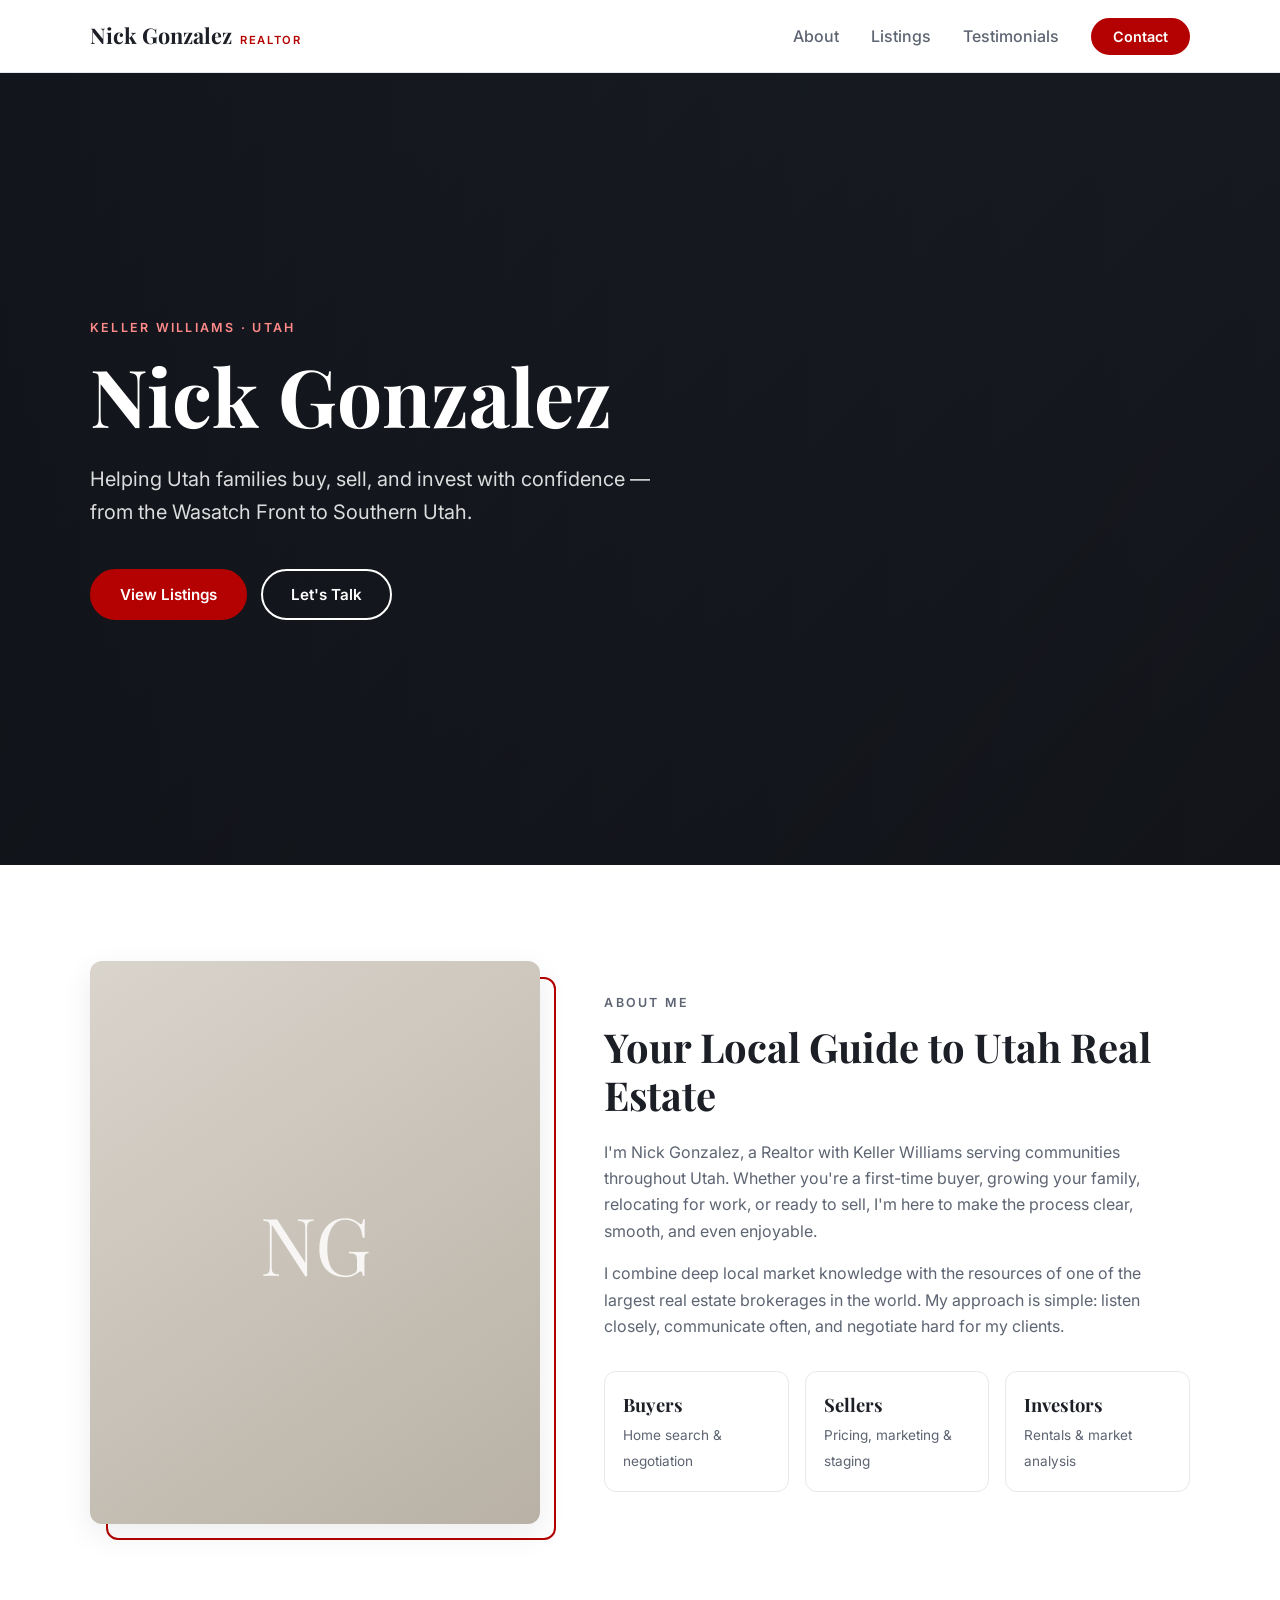
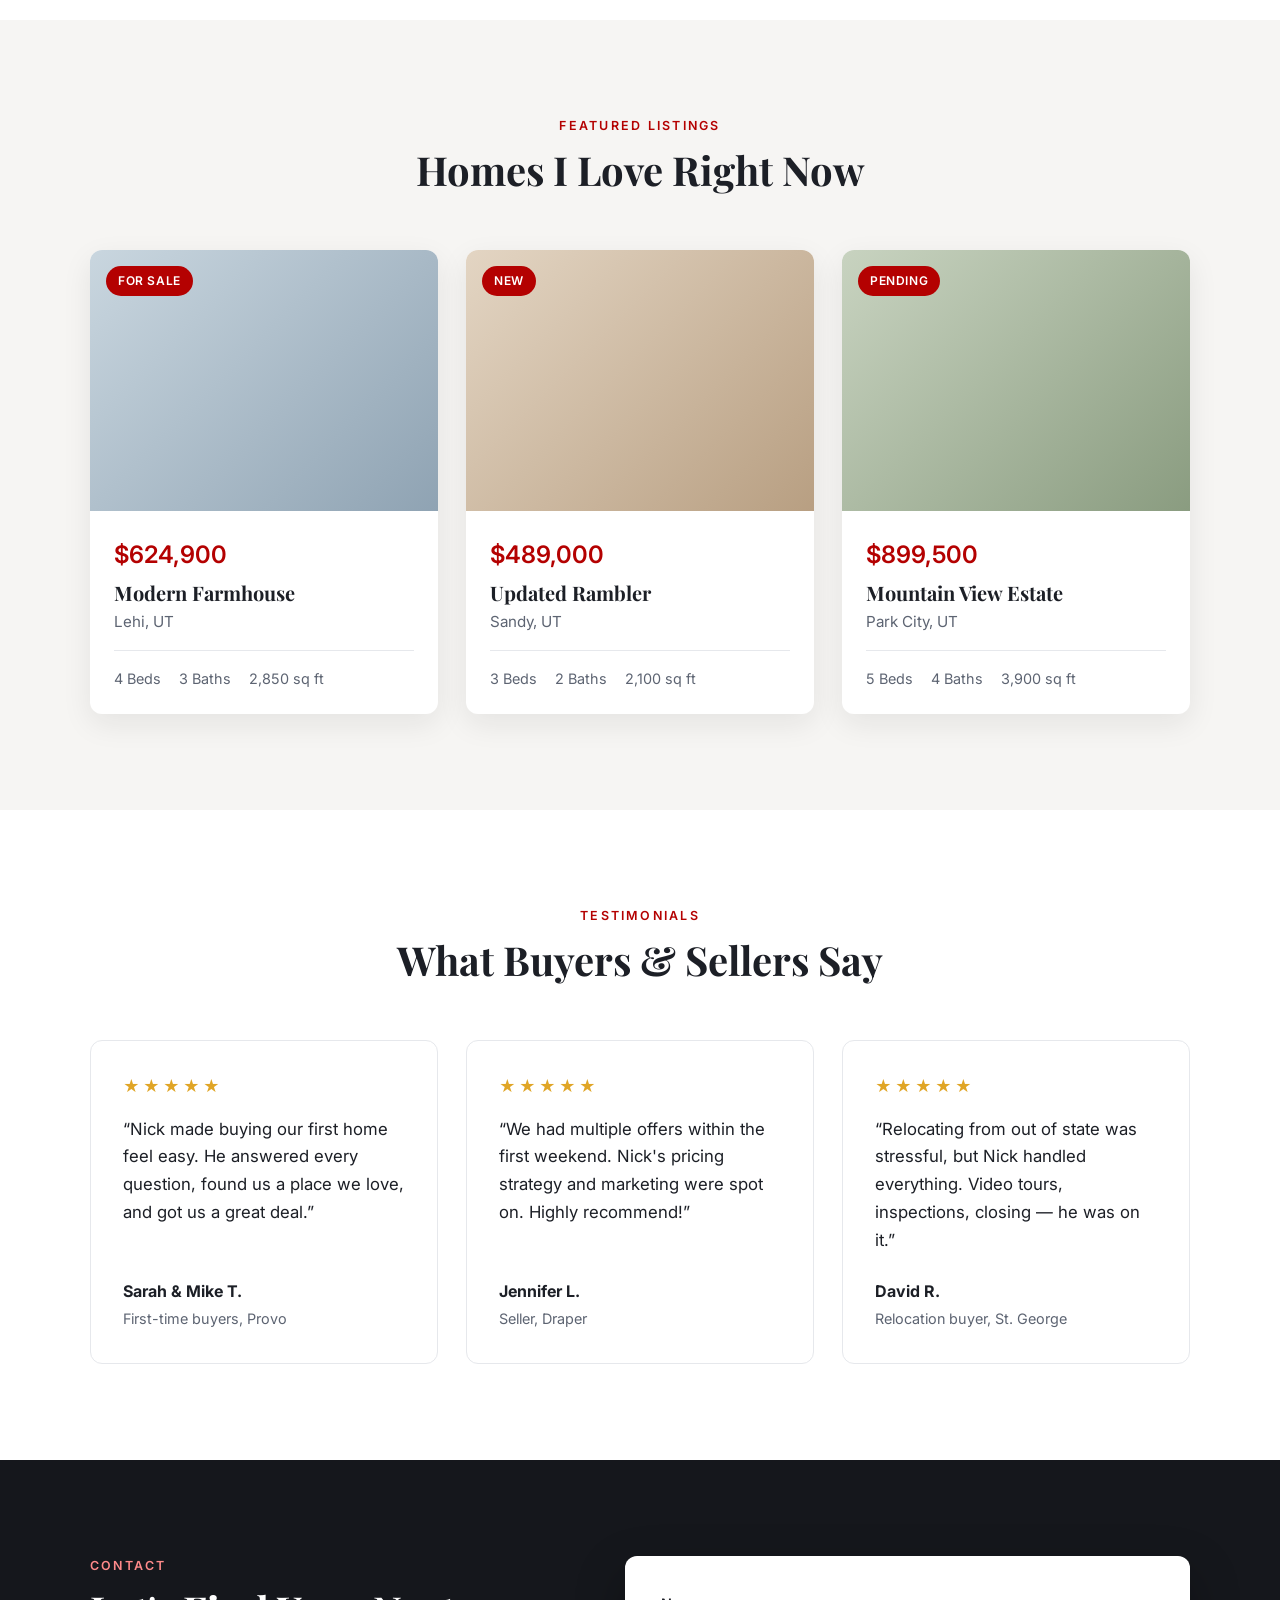
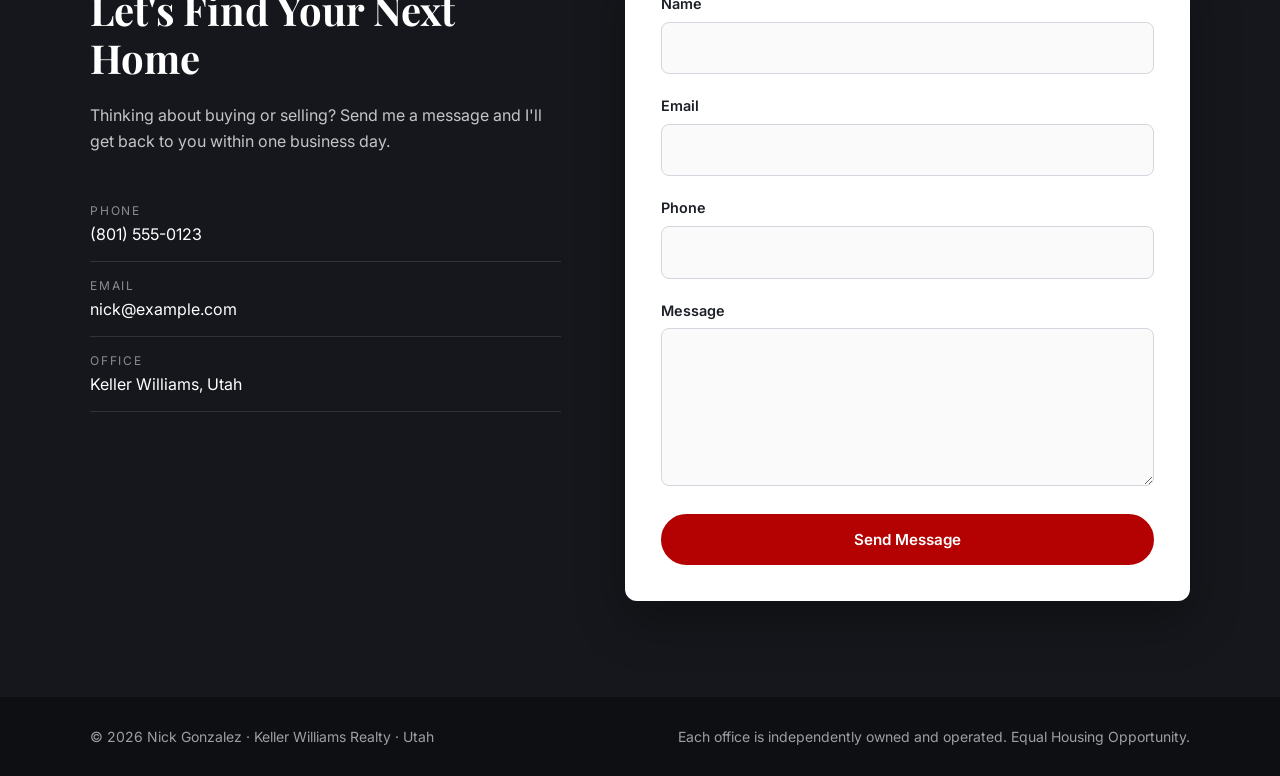
==== index.html @ a7f9c999 "Add one-page real estate agent website Hero, About, Featured Listings, Testimonials, and Contact for" ====
<!DOCTYPE html>
<html lang="en">
<head>
  <meta charset="UTF-8">
  <meta name="viewport" content="width=device-width, initial-scale=1.0">
  <title>Nick Gonzalez | Keller Williams Realtor in Utah</title>
  <meta name="description" content="Nick Gonzalez, Realtor with Keller Williams, helping buyers and sellers across Utah find their next home.">
  <link rel="preconnect" href="https://fonts.googleapis.com">
  <link rel="preconnect" href="https://fonts.gstatic.com" crossorigin>
  <link href="https://fonts.googleapis.com/css2?family=Playfair+Display:wght@600;700&family=Inter:wght@400;500;600&display=swap" rel="stylesheet">
  <link rel="stylesheet" href="styles.css">
</head>
<body>

  <!-- Navigation -->
  <header class="site-header">
    <nav class="nav container">
      <a href="#home" class="logo">Nick Gonzalez<span>Realtor</span></a>
      <input type="checkbox" id="nav-toggle" class="nav-toggle" aria-label="Toggle menu">
      <label for="nav-toggle" class="nav-toggle-label" aria-hidden="true"><span></span></label>
      <ul class="nav-links">
        <li><a href="#about">About</a></li>
        <li><a href="#listings">Listings</a></li>
        <li><a href="#testimonials">Testimonials</a></li>
        <li><a href="#contact" class="btn btn-small">Contact</a></li>
      </ul>
    </nav>
  </header>

  <main>
    <!-- Hero -->
    <section id="home" class="hero">
      <div class="hero-overlay"></div>
      <div class="container hero-content">
        <p class="eyebrow">Keller Williams &middot; Utah</p>
        <h1>Nick Gonzalez</h1>
        <p class="hero-tagline">Helping Utah families buy, sell, and invest with confidence &mdash; from the Wasatch Front to Southern Utah.</p>
        <div class="hero-actions">
          <a href="#listings" class="btn">View Listings</a>
          <a href="#contact" class="btn btn-outline">Let's Talk</a>
        </div>
      </div>
    </section>

    <!-- About -->
    <section id="about" class="section">
      <div class="container about">
        <div class="about-photo" role="img" aria-label="Photo of Nick Gonzalez">
          <span>NG</span>
        </div>
        <div class="about-text">
          <p class="eyebrow">About Me</p>
          <h2>Your Local Guide to Utah Real Estate</h2>
          <p>
            I'm Nick Gonzalez, a Realtor with Keller Williams serving communities throughout Utah.
            Whether you're a first-time buyer, growing your family, relocating for work, or ready
            to sell, I'm here to make the process clear, smooth, and even enjoyable.
          </p>
          <p>
            I combine deep local market knowledge with the resources of one of the largest real
            estate brokerages in the world. My approach is simple: listen closely, communicate
            often, and negotiate hard for my clients.
          </p>
          <ul class="about-stats">
            <li><strong>Buyers</strong><span>Home search &amp; negotiation</span></li>
            <li><strong>Sellers</strong><span>Pricing, marketing &amp; staging</span></li>
            <li><strong>Investors</strong><span>Rentals &amp; market analysis</span></li>
          </ul>
        </div>
      </div>
    </section>

    <!-- Featured Listings -->
    <section id="listings" class="section section-alt">
      <div class="container">
        <div class="section-heading">
          <p class="eyebrow">Featured Listings</p>
          <h2>Homes I Love Right Now</h2>
        </div>
        <div class="listings-grid">
          <article class="listing-card">
            <div class="listing-image img-1">
              <span class="badge">For Sale</span>
            </div>
            <div class="listing-body">
              <p class="listing-price">$624,900</p>
              <h3>Modern Farmhouse</h3>
              <p class="listing-location">Lehi, UT</p>
              <ul class="listing-meta">
                <li>4 Beds</li>
                <li>3 Baths</li>
                <li>2,850 sq ft</li>
              </ul>
            </div>
          </article>

          <article class="listing-card">
            <div class="listing-image img-2">
              <span class="badge">New</span>
            </div>
            <div class="listing-body">
              <p class="listing-price">$489,000</p>
              <h3>Updated Rambler</h3>
              <p class="listing-location">Sandy, UT</p>
              <ul class="listing-meta">
                <li>3 Beds</li>
                <li>2 Baths</li>
                <li>2,100 sq ft</li>
              </ul>
            </div>
          </article>

          <article class="listing-card">
            <div class="listing-image img-3">
              <span class="badge">Pending</span>
            </div>
            <div class="listing-body">
              <p class="listing-price">$899,500</p>
              <h3>Mountain View Estate</h3>
              <p class="listing-location">Park City, UT</p>
              <ul class="listing-meta">
                <li>5 Beds</li>
                <li>4 Baths</li>
                <li>3,900 sq ft</li>
              </ul>
            </div>
          </article>
        </div>
      </div>
    </section>

    <!-- Testimonials -->
    <section id="testimonials" class="section">
      <div class="container">
        <div class="section-heading">
          <p class="eyebrow">Testimonials</p>
          <h2>What Buyers &amp; Sellers Say</h2>
        </div>
        <div class="testimonials-grid">
          <figure class="testimonial">
            <div class="stars" aria-label="5 out of 5 stars">&#9733;&#9733;&#9733;&#9733;&#9733;</div>
            <blockquote>
              &ldquo;Nick made buying our first home feel easy. He answered every question, found us
              a place we love, and got us a great deal.&rdquo;
            </blockquote>
            <figcaption><strong>Sarah &amp; Mike T.</strong><span>First-time buyers, Provo</span></figcaption>
          </figure>

          <figure class="testimonial">
            <div class="stars" aria-label="5 out of 5 stars">&#9733;&#9733;&#9733;&#9733;&#9733;</div>
            <blockquote>
              &ldquo;We had multiple offers within the first weekend. Nick's pricing strategy and
              marketing were spot on. Highly recommend!&rdquo;
            </blockquote>
            <figcaption><strong>Jennifer L.</strong><span>Seller, Draper</span></figcaption>
          </figure>

          <figure class="testimonial">
            <div class="stars" aria-label="5 out of 5 stars">&#9733;&#9733;&#9733;&#9733;&#9733;</div>
            <blockquote>
              &ldquo;Relocating from out of state was stressful, but Nick handled everything. Video
              tours, inspections, closing &mdash; he was on it.&rdquo;
            </blockquote>
            <figcaption><strong>David R.</strong><span>Relocation buyer, St. George</span></figcaption>
          </figure>
        </div>
      </div>
    </section>

    <!-- Contact -->
    <section id="contact" class="section section-dark">
      <div class="container contact">
        <div class="contact-info">
          <p class="eyebrow">Contact</p>
          <h2>Let's Find Your Next Home</h2>
          <p>Thinking about buying or selling? Send me a message and I'll get back to you within one business day.</p>
          <ul class="contact-details">
            <li><span>Phone</span><a href="tel:+18015550123">(801) 555-0123</a></li>
            <li><span>Email</span><a href="mailto:nick@example.com">nick@example.com</a></li>
            <li><span>Office</span>Keller Williams, Utah</li>
          </ul>
        </div>

        <!-- Replace the action URL with your form service endpoint (e.g. Formspree) to receive submissions. -->
        <form class="contact-form" action="#" method="POST">
          <div class="form-row">
            <label for="name">Name</label>
            <input type="text" id="name" name="name" autocomplete="name" required>
          </div>
          <div class="form-row">
            <label for="email">Email</label>
            <input type="email" id="email" name="email" autocomplete="email" required>
          </div>
          <div class="form-row">
            <label for="phone">Phone</label>
            <input type="tel" id="phone" name="phone" autocomplete="tel">
          </div>
          <div class="form-row">
            <label for="message">Message</label>
            <textarea id="message" name="message" rows="5" required></textarea>
          </div>
          <button type="submit" class="btn btn-full">Send Message</button>
        </form>
      </div>
    </section>
  </main>

  <footer class="site-footer">
    <div class="container footer-inner">
      <p>&copy; 2026 Nick Gonzalez &middot; Keller Williams Realty &middot; Utah</p>
      <p class="footer-note">Each office is independently owned and operated. Equal Housing Opportunity.</p>
    </div>
  </footer>

</body>
</html>
---- styles.css ----
/* ========== Base ========== */
:root {
  --red: #b40101;
  --red-dark: #8c0000;
  --ink: #1c1f26;
  --muted: #5d6472;
  --line: #e6e8ec;
  --bg: #ffffff;
  --bg-alt: #f6f5f3;
  --dark: #15171c;
  --radius: 12px;
  --shadow: 0 10px 30px rgba(20, 23, 30, 0.08);
  --font-sans: "Inter", system-ui, -apple-system, "Segoe UI", Roboto, sans-serif;
  --font-serif: "Playfair Display", Georgia, serif;
}

*,
*::before,
*::after {
  box-sizing: border-box;
}

html {
  scroll-behavior: smooth;
  scroll-padding-top: 72px;
}

body {
  margin: 0;
  font-family: var(--font-sans);
  font-size: 1rem;
  line-height: 1.65;
  color: var(--ink);
  background: var(--bg);
  -webkit-font-smoothing: antialiased;
}

h1, h2, h3 {
  font-family: var(--font-serif);
  line-height: 1.2;
  margin: 0 0 0.5em;
}

h2 {
  font-size: clamp(1.8rem, 4vw, 2.5rem);
}

p {
  margin: 0 0 1em;
}

a {
  color: inherit;
}

.container {
  width: 100%;
  max-width: 1140px;
  margin: 0 auto;
  padding: 0 20px;
}

.eyebrow {
  text-transform: uppercase;
  letter-spacing: 0.18em;
  font-size: 0.78rem;
  font-weight: 600;
  color: var(--red);
  margin-bottom: 0.75em;
}

/* ========== Buttons ========== */
.btn {
  display: inline-block;
  padding: 14px 28px;
  border: 2px solid var(--red);
  border-radius: 999px;
  background: var(--red);
  color: #fff;
  font: 600 0.95rem var(--font-sans);
  text-decoration: none;
  cursor: pointer;
  transition: background 0.2s, border-color 0.2s, transform 0.2s;
}

.btn:hover {
  background: var(--red-dark);
  border-color: var(--red-dark);
  transform: translateY(-2px);
}

.btn-outline {
  background: transparent;
  border-color: #fff;
}

.btn-outline:hover {
  background: #fff;
  border-color: #fff;
  color: var(--ink);
}

.btn-small {
  padding: 8px 20px;
  font-size: 0.9rem;
}

.btn-full {
  width: 100%;
}

/* ========== Header / Nav ========== */
.site-header {
  position: sticky;
  top: 0;
  z-index: 100;
  background: rgba(255, 255, 255, 0.95);
  backdrop-filter: blur(8px);
  border-bottom: 1px solid var(--line);
}

.nav {
  display: flex;
  align-items: center;
  justify-content: space-between;
  height: 72px;
}

.logo {
  font-family: var(--font-serif);
  font-size: 1.35rem;
  font-weight: 700;
  text-decoration: none;
}

.logo span {
  margin-left: 8px;
  font: 600 0.7rem var(--font-sans);
  letter-spacing: 0.15em;
  text-transform: uppercase;
  color: var(--red);
}

.nav-links {
  display: flex;
  align-items: center;
  gap: 32px;
  margin: 0;
  padding: 0;
  list-style: none;
}

.nav-links a:not(.btn) {
  font-weight: 500;
  text-decoration: none;
  color: var(--muted);
  transition: color 0.2s;
}

.nav-links a:not(.btn):hover {
  color: var(--ink);
}

.nav-toggle,
.nav-toggle-label {
  display: none;
}

/* ========== Hero ========== */
.hero {
  position: relative;
  display: flex;
  align-items: center;
  min-height: 88vh;
  color: #fff;
  background:
    linear-gradient(160deg, rgba(21, 23, 28, 0.2), rgba(21, 23, 28, 0.2)),
    url("https://images.unsplash.com/photo-1600596542815-ffad4c1539a9?auto=format&fit=crop&w=1920&q=80") center / cover no-repeat,
    linear-gradient(135deg, #2b3340 0%, #15171c 100%);
}

.hero-overlay {
  position: absolute;
  inset: 0;
  background: linear-gradient(90deg, rgba(15, 17, 22, 0.85) 0%, rgba(15, 17, 22, 0.45) 100%);
}

.hero-content {
  position: relative;
  padding-top: 60px;
  padding-bottom: 60px;
}

.hero .eyebrow {
  color: #ff8a8a;
}

.hero h1 {
  font-size: clamp(2.8rem, 8vw, 5rem);
  margin-bottom: 0.25em;
}

.hero-tagline {
  max-width: 560px;
  font-size: clamp(1.05rem, 2.2vw, 1.25rem);
  color: rgba(255, 255, 255, 0.85);
  margin-bottom: 2em;
}

.hero-actions {
  display: flex;
  flex-wrap: wrap;
  gap: 14px;
}

/* ========== Sections ========== */
.section {
  padding: 96px 0;
}

.section-alt {
  background: var(--bg-alt);
}

.section-dark {
  background: var(--dark);
  color: #fff;
}

.section-heading {
  text-align: center;
  max-width: 640px;
  margin: 0 auto 56px;
}

/* ========== About ========== */
.about {
  display: grid;
  grid-template-columns: 1fr 1.3fr;
  gap: 64px;
  align-items: center;
}

.about-photo {
  aspect-ratio: 4 / 5;
  border-radius: var(--radius);
  background: linear-gradient(145deg, #d9d4cc 0%, #b9b1a5 100%);
  display: flex;
  align-items: center;
  justify-content: center;
  box-shadow: var(--shadow);
  position: relative;
}

.about-photo::after {
  content: "";
  position: absolute;
  inset: 16px -16px -16px 16px;
  border: 2px solid var(--red);
  border-radius: var(--radius);
  z-index: -1;
}

.about-photo span {
  font-family: var(--font-serif);
  font-size: 5rem;
  color: rgba(255, 255, 255, 0.85);
}

.about-text p {
  color: var(--muted);
}

.about-stats {
  display: grid;
  grid-template-columns: repeat(3, 1fr);
  gap: 16px;
  margin: 32px 0 0;
  padding: 0;
  list-style: none;
}

.about-stats li {
  padding: 18px;
  border: 1px solid var(--line);
  border-radius: var(--radius);
}

.about-stats strong {
  display: block;
  font-family: var(--font-serif);
  font-size: 1.15rem;
}

.about-stats span {
  font-size: 0.85rem;
  color: var(--muted);
}

/* ========== Listings ========== */
.listings-grid {
  display: grid;
  grid-template-columns: repeat(3, 1fr);
  gap: 28px;
}

.listing-card {
  background: #fff;
  border-radius: var(--radius);
  overflow: hidden;
  box-shadow: var(--shadow);
  transition: transform 0.25s, box-shadow 0.25s;
}

.listing-card:hover {
  transform: translateY(-6px);
  box-shadow: 0 18px 40px rgba(20, 23, 30, 0.14);
}

.listing-image {
  position: relative;
  aspect-ratio: 4 / 3;
  background-size: cover;
  background-position: center;
}

/* Placeholder photos — swap these URLs for your own listing photos. */
.img-1 {
  background-image:
    url("https://images.unsplash.com/photo-1568605114967-8130f3a36994?auto=format&fit=crop&w=800&q=80"),
    linear-gradient(135deg, #c9d6df, #8fa3b3);
}

.img-2 {
  background-image:
    url("https://images.unsplash.com/photo-1570129477492-45c003edd2be?auto=format&fit=crop&w=800&q=80"),
    linear-gradient(135deg, #e3d5c3, #b89f82);
}

.img-3 {
  background-image:
    url("https://images.unsplash.com/photo-1512917774080-9991f1c4c750?auto=format&fit=crop&w=800&q=80"),
    linear-gradient(135deg, #c8d3c0, #8a9c80);
}

.badge {
  position: absolute;
  top: 16px;
  left: 16px;
  padding: 5px 12px;
  border-radius: 999px;
  background: var(--red);
  color: #fff;
  font-size: 0.75rem;
  font-weight: 600;
  letter-spacing: 0.05em;
  text-transform: uppercase;
}

.listing-body {
  padding: 24px;
}

.listing-price {
  font-size: 1.5rem;
  font-weight: 600;
  color: var(--red);
  margin-bottom: 0.25em;
}

.listing-body h3 {
  font-size: 1.25rem;
  margin-bottom: 0.2em;
}

.listing-location {
  color: var(--muted);
  font-size: 0.95rem;
}

.listing-meta {
  display: flex;
  gap: 18px;
  margin: 16px 0 0;
  padding: 16px 0 0;
  border-top: 1px solid var(--line);
  list-style: none;
  font-size: 0.9rem;
  color: var(--muted);
}

/* ========== Testimonials ========== */
.testimonials-grid {
  display: grid;
  grid-template-columns: repeat(3, 1fr);
  gap: 28px;
}

.testimonial {
  margin: 0;
  padding: 32px;
  border: 1px solid var(--line);
  border-radius: var(--radius);
  display: flex;
  flex-direction: column;
}

.stars {
  color: #e0a526;
  letter-spacing: 3px;
  margin-bottom: 16px;
}

.testimonial blockquote {
  margin: 0 0 24px;
  font-size: 1.05rem;
  flex-grow: 1;
}

.testimonial figcaption strong {
  display: block;
}

.testimonial figcaption span {
  font-size: 0.9rem;
  color: var(--muted);
}

/* ========== Contact ========== */
.contact {
  display: grid;
  grid-template-columns: 1fr 1.2fr;
  gap: 64px;
  align-items: start;
}

.contact-info p {
  color: rgba(255, 255, 255, 0.75);
}

.section-dark .eyebrow {
  color: #ff8a8a;
}

.contact-details {
  margin: 32px 0 0;
  padding: 0;
  list-style: none;
}

.contact-details li {
  padding: 14px 0;
  border-bottom: 1px solid rgba(255, 255, 255, 0.12);
}

.contact-details span {
  display: block;
  font-size: 0.75rem;
  letter-spacing: 0.15em;
  text-transform: uppercase;
  color: rgba(255, 255, 255, 0.5);
}

.contact-details a {
  text-decoration: none;
}

.contact-details a:hover {
  text-decoration: underline;
}

.contact-form {
  background: #fff;
  color: var(--ink);
  padding: 36px;
  border-radius: var(--radius);
  box-shadow: 0 20px 50px rgba(0, 0, 0, 0.3);
}

.form-row {
  margin-bottom: 20px;
}

.form-row label {
  display: block;
  font-size: 0.9rem;
  font-weight: 600;
  margin-bottom: 6px;
}

.form-row input,
.form-row textarea {
  width: 100%;
  padding: 12px 14px;
  border: 1px solid #d3d6dc;
  border-radius: 8px;
  font: inherit;
  color: inherit;
  background: #fafafa;
  transition: border-color 0.2s, box-shadow 0.2s, background 0.2s;
}

.form-row textarea {
  resize: vertical;
}

.form-row input:focus,
.form-row textarea:focus {
  outline: none;
  border-color: var(--red);
  background: #fff;
  box-shadow: 0 0 0 3px rgba(180, 1, 1, 0.12);
}

/* ========== Footer ========== */
.site-footer {
  background: #0e0f13;
  color: rgba(255, 255, 255, 0.6);
  padding: 28px 0;
  font-size: 0.875rem;
}

.footer-inner {
  display: flex;
  flex-wrap: wrap;
  justify-content: space-between;
  gap: 8px;
}

.footer-inner p {
  margin: 0;
}

/* ========== Responsive ========== */
@media (max-width: 960px) {
  .listings-grid,
  .testimonials-grid {
    grid-template-columns: repeat(2, 1fr);
  }

  .about,
  .contact {
    grid-template-columns: 1fr;
    gap: 48px;
  }

  .about-photo {
    max-width: 380px;
    width: 100%;
    margin: 0 auto;
  }
}

@media (max-width: 720px) {
  .section {
    padding: 72px 0;
  }

  /* Mobile menu (CSS-only toggle) */
  .nav-toggle-label {
    display: flex;
    align-items: center;
    justify-content: center;
    width: 44px;
    height: 44px;
    cursor: pointer;
  }

  .nav-toggle-label span,
  .nav-toggle-label span::before,
  .nav-toggle-label span::after {
    display: block;
    width: 24px;
    height: 2px;
    background: var(--ink);
    position: relative;
    transition: transform 0.25s, background 0.25s;
  }

  .nav-toggle-label span::before,
  .nav-toggle-label span::after {
    content: "";
    position: absolute;
  }

  .nav-toggle-label span::before { top: -7px; }
  .nav-toggle-label span::after { top: 7px; }

  .nav-toggle:checked + .nav-toggle-label span { background: transparent; }
  .nav-toggle:checked + .nav-toggle-label span::before { transform: translateY(7px) rotate(45deg); }
  .nav-toggle:checked + .nav-toggle-label span::after { transform: translateY(-7px) rotate(-45deg); }

  .nav-links {
    position: absolute;
    top: 72px;
    left: 0;
    right: 0;
    flex-direction: column;
    gap: 0;
    background: #fff;
    border-bottom: 1px solid var(--line);
    max-height: 0;
    overflow: hidden;
    transition: max-height 0.3s ease;
  }

  .nav-toggle:checked ~ .nav-links {
    max-height: 320px;
  }

  .nav-links li {
    width: 100%;
    text-align: center;
    padding: 12px 0;
  }

  .nav-links li:last-child {
    padding-bottom: 24px;
  }

  .listings-grid,
  .testimonials-grid {
    grid-template-columns: 1fr;
  }

  .about-stats {
    grid-template-columns: 1fr;
  }

  .hero {
    min-height: 80vh;
  }

  .contact-form {
    padding: 24px;
  }

  .footer-inner {
    flex-direction: column;
    text-align: center;
  }
}
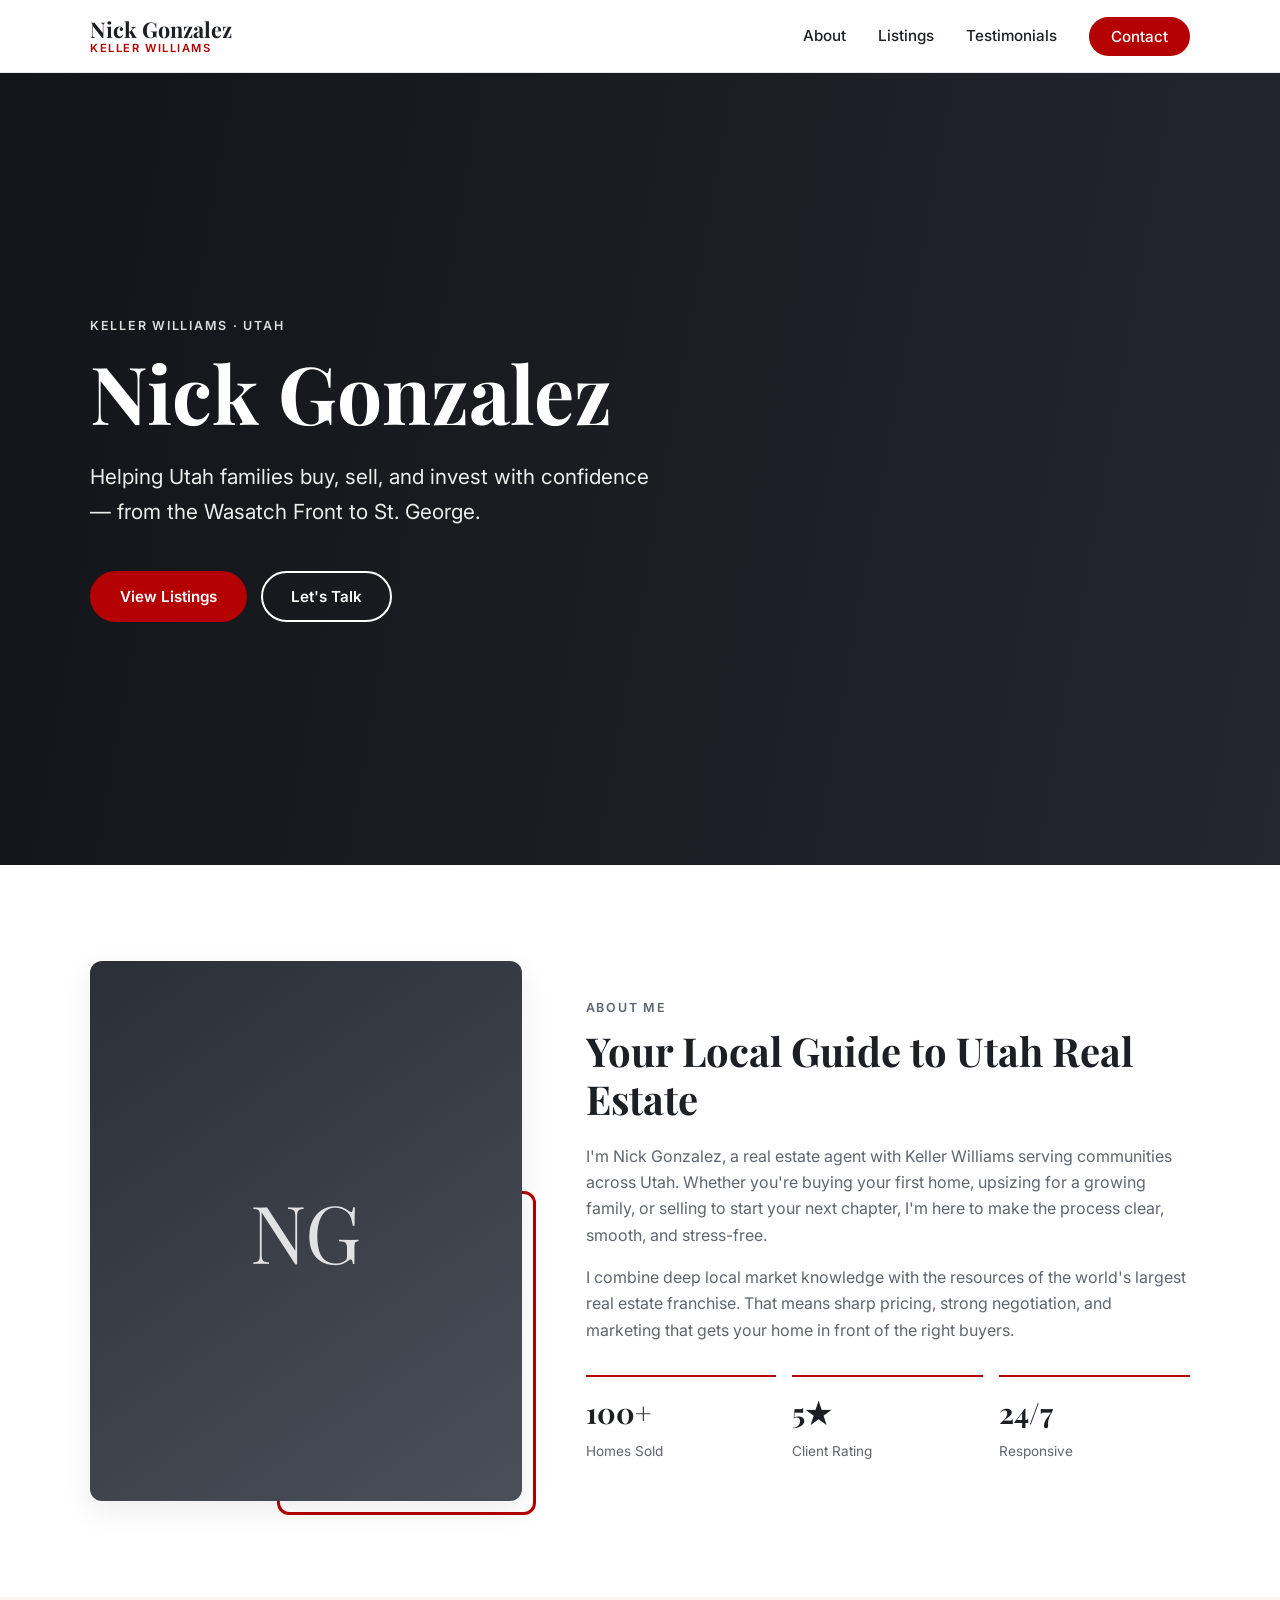
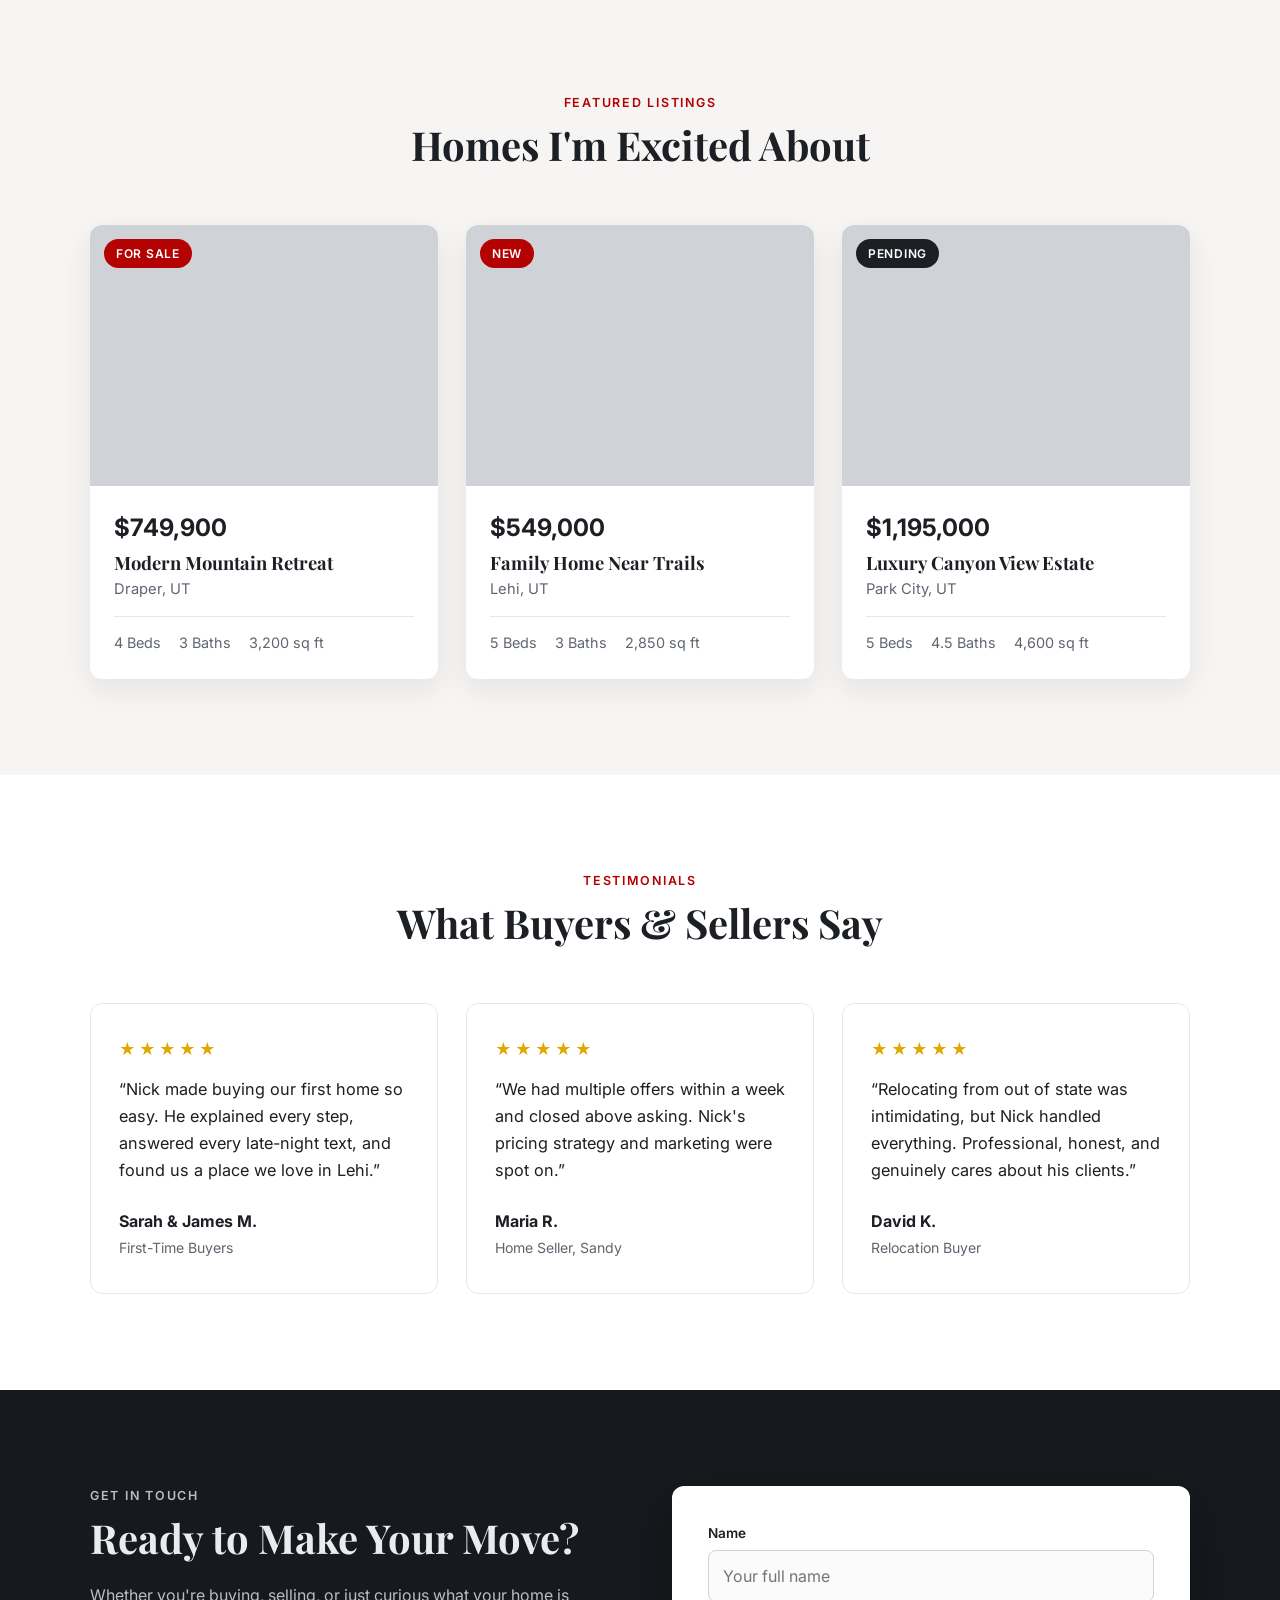
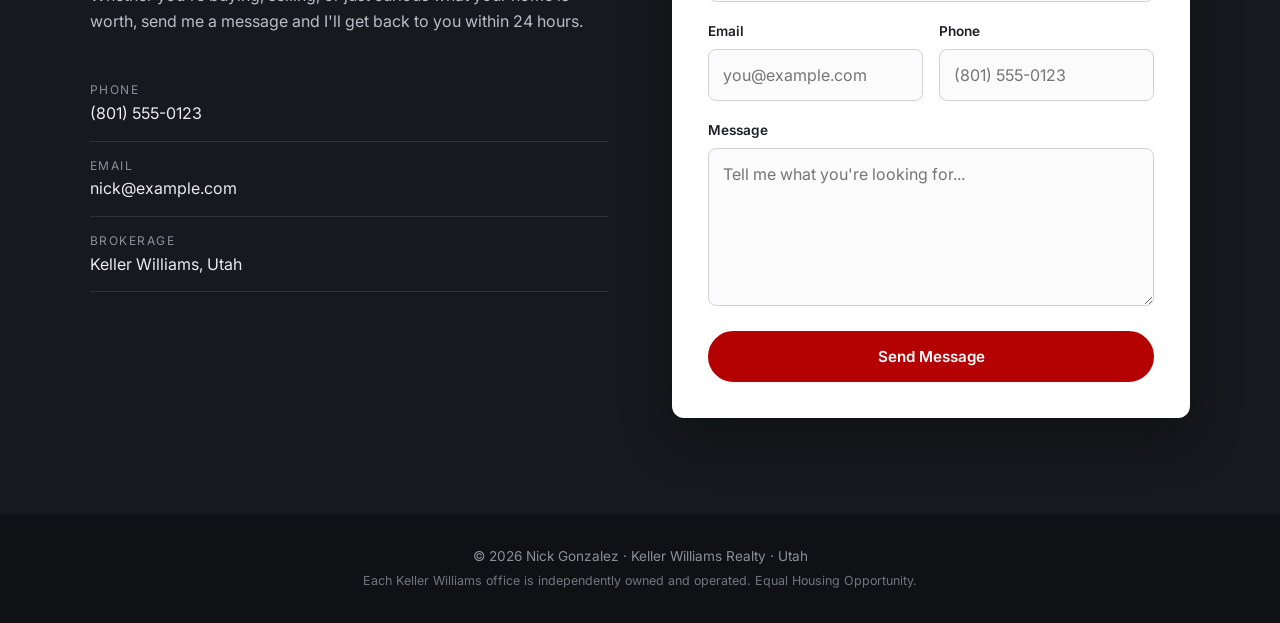
==== commit 5693b924: "Add one-page real estate agent website Hero, About, Featured Listings, Testimonials, and contact for" ====
--- a/index.html
+++ b/index.html
@@ -4,211 +4,199 @@
   <meta charset="UTF-8">
   <meta name="viewport" content="width=device-width, initial-scale=1.0">
   <title>Nick Gonzalez | Keller Williams Realtor in Utah</title>
-  <meta name="description" content="Nick Gonzalez, Realtor with Keller Williams, helping buyers and sellers across Utah find their next home.">
+  <meta name="description" content="Nick Gonzalez is a Keller Williams real estate agent helping buyers and sellers across Utah find their next home.">
   <link rel="preconnect" href="https://fonts.googleapis.com">
   <link rel="preconnect" href="https://fonts.gstatic.com" crossorigin>
-  <link href="https://fonts.googleapis.com/css2?family=Playfair+Display:wght@600;700&family=Inter:wght@400;500;600&display=swap" rel="stylesheet">
+  <link href="https://fonts.googleapis.com/css2?family=Inter:wght@400;500;600;700&family=Playfair+Display:wght@600;700&display=swap" rel="stylesheet">
   <link rel="stylesheet" href="styles.css">
 </head>
 <body>
 
   <!-- Navigation -->
   <header class="site-header">
-    <nav class="nav container">
-      <a href="#home" class="logo">Nick Gonzalez<span>Realtor</span></a>
+    <div class="container nav">
+      <a href="#home" class="logo">Nick Gonzalez<span>Keller Williams</span></a>
       <input type="checkbox" id="nav-toggle" class="nav-toggle" aria-label="Toggle menu">
       <label for="nav-toggle" class="nav-toggle-label" aria-hidden="true"><span></span></label>
-      <ul class="nav-links">
-        <li><a href="#about">About</a></li>
-        <li><a href="#listings">Listings</a></li>
-        <li><a href="#testimonials">Testimonials</a></li>
-        <li><a href="#contact" class="btn btn-small">Contact</a></li>
-      </ul>
-    </nav>
+      <nav class="nav-links" aria-label="Main">
+        <a href="#about">About</a>
+        <a href="#listings">Listings</a>
+        <a href="#testimonials">Testimonials</a>
+        <a href="#contact" class="btn btn-small">Contact</a>
+      </nav>
+    </div>
   </header>
 
-  <main>
-    <!-- Hero -->
-    <section id="home" class="hero">
-      <div class="hero-overlay"></div>
-      <div class="container hero-content">
-        <p class="eyebrow">Keller Williams &middot; Utah</p>
-        <h1>Nick Gonzalez</h1>
-        <p class="hero-tagline">Helping Utah families buy, sell, and invest with confidence &mdash; from the Wasatch Front to Southern Utah.</p>
-        <div class="hero-actions">
-          <a href="#listings" class="btn">View Listings</a>
-          <a href="#contact" class="btn btn-outline">Let's Talk</a>
+  <!-- Hero -->
+  <section id="home" class="hero">
+    <div class="hero-overlay"></div>
+    <div class="container hero-content">
+      <p class="eyebrow">Keller Williams &middot; Utah</p>
+      <h1>Nick Gonzalez</h1>
+      <p class="hero-tagline">Helping Utah families buy, sell, and invest with confidence &mdash; from the Wasatch Front to St. George.</p>
+      <div class="hero-actions">
+        <a href="#listings" class="btn">View Listings</a>
+        <a href="#contact" class="btn btn-outline">Let's Talk</a>
+      </div>
+    </div>
+  </section>
+
+  <!-- About -->
+  <section id="about" class="section">
+    <div class="container about">
+      <div class="about-photo">
+        <!-- Replace with your headshot: <img src="images/nick.jpg" alt="Nick Gonzalez"> -->
+        <div class="photo-placeholder" role="img" aria-label="Photo of Nick Gonzalez">NG</div>
+      </div>
+      <div class="about-text">
+        <p class="eyebrow">About Me</p>
+        <h2>Your Local Guide to Utah Real Estate</h2>
+        <p>I'm Nick Gonzalez, a real estate agent with Keller Williams serving communities across Utah. Whether you're buying your first home, upsizing for a growing family, or selling to start your next chapter, I'm here to make the process clear, smooth, and stress-free.</p>
+        <p>I combine deep local market knowledge with the resources of the world's largest real estate franchise. That means sharp pricing, strong negotiation, and marketing that gets your home in front of the right buyers.</p>
+        <ul class="stats">
+          <li><strong>100+</strong><span>Homes Sold</span></li>
+          <li><strong>5&#9733;</strong><span>Client Rating</span></li>
+          <li><strong>24/7</strong><span>Responsive</span></li>
+        </ul>
+      </div>
+    </div>
+  </section>
+
+  <!-- Featured Listings -->
+  <section id="listings" class="section section-alt">
+    <div class="container">
+      <div class="section-heading">
+        <p class="eyebrow">Featured Listings</p>
+        <h2>Homes I'm Excited About</h2>
+      </div>
+      <div class="listings-grid">
+
+        <article class="listing-card">
+          <div class="listing-image" style="background-image: url('https://images.unsplash.com/photo-1600596542815-ffad4c1539a9?auto=format&fit=crop&w=800&q=70');">
+            <span class="badge">For Sale</span>
+          </div>
+          <div class="listing-body">
+            <p class="price">$749,900</p>
+            <h3>Modern Mountain Retreat</h3>
+            <p class="location">Draper, UT</p>
+            <ul class="specs">
+              <li>4 Beds</li>
+              <li>3 Baths</li>
+              <li>3,200 sq ft</li>
+            </ul>
+          </div>
+        </article>
+
+        <article class="listing-card">
+          <div class="listing-image" style="background-image: url('https://images.unsplash.com/photo-1600585154340-be6161a56a0c?auto=format&fit=crop&w=800&q=70');">
+            <span class="badge">New</span>
+          </div>
+          <div class="listing-body">
+            <p class="price">$549,000</p>
+            <h3>Family Home Near Trails</h3>
+            <p class="location">Lehi, UT</p>
+            <ul class="specs">
+              <li>5 Beds</li>
+              <li>3 Baths</li>
+              <li>2,850 sq ft</li>
+            </ul>
+          </div>
+        </article>
+
+        <article class="listing-card">
+          <div class="listing-image" style="background-image: url('https://images.unsplash.com/photo-1512917774080-9991f1c4c750?auto=format&fit=crop&w=800&q=70');">
+            <span class="badge badge-pending">Pending</span>
+          </div>
+          <div class="listing-body">
+            <p class="price">$1,195,000</p>
+            <h3>Luxury Canyon View Estate</h3>
+            <p class="location">Park City, UT</p>
+            <ul class="specs">
+              <li>5 Beds</li>
+              <li>4.5 Baths</li>
+              <li>4,600 sq ft</li>
+            </ul>
+          </div>
+        </article>
+
+      </div>
+    </div>
+  </section>
+
+  <!-- Testimonials -->
+  <section id="testimonials" class="section">
+    <div class="container">
+      <div class="section-heading">
+        <p class="eyebrow">Testimonials</p>
+        <h2>What Buyers &amp; Sellers Say</h2>
+      </div>
+      <div class="testimonials-grid">
+
+        <figure class="testimonial">
+          <div class="stars" aria-label="5 out of 5 stars">&#9733;&#9733;&#9733;&#9733;&#9733;</div>
+          <blockquote>&ldquo;Nick made buying our first home so easy. He explained every step, answered every late-night text, and found us a place we love in Lehi.&rdquo;</blockquote>
+          <figcaption><strong>Sarah &amp; James M.</strong><span>First-Time Buyers</span></figcaption>
+        </figure>
+
+        <figure class="testimonial">
+          <div class="stars" aria-label="5 out of 5 stars">&#9733;&#9733;&#9733;&#9733;&#9733;</div>
+          <blockquote>&ldquo;We had multiple offers within a week and closed above asking. Nick's pricing strategy and marketing were spot on.&rdquo;</blockquote>
+          <figcaption><strong>Maria R.</strong><span>Home Seller, Sandy</span></figcaption>
+        </figure>
+
+        <figure class="testimonial">
+          <div class="stars" aria-label="5 out of 5 stars">&#9733;&#9733;&#9733;&#9733;&#9733;</div>
+          <blockquote>&ldquo;Relocating from out of state was intimidating, but Nick handled everything. Professional, honest, and genuinely cares about his clients.&rdquo;</blockquote>
+          <figcaption><strong>David K.</strong><span>Relocation Buyer</span></figcaption>
+        </figure>
+
+      </div>
+    </div>
+  </section>
+
+  <!-- Contact -->
+  <section id="contact" class="section section-dark">
+    <div class="container contact">
+      <div class="contact-info">
+        <p class="eyebrow">Get In Touch</p>
+        <h2>Ready to Make Your Move?</h2>
+        <p>Whether you're buying, selling, or just curious what your home is worth, send me a message and I'll get back to you within 24 hours.</p>
+        <ul class="contact-details">
+          <li><span>Phone</span><a href="tel:+18015550123">(801) 555-0123</a></li>
+          <li><span>Email</span><a href="mailto:nick@example.com">nick@example.com</a></li>
+          <li><span>Brokerage</span>Keller Williams, Utah</li>
+        </ul>
+      </div>
+
+      <!-- To receive submissions, point "action" at a form service (e.g. Formspree, Netlify Forms) -->
+      <form class="contact-form" action="#" method="post">
+        <div class="form-row">
+          <label for="name">Name</label>
+          <input type="text" id="name" name="name" placeholder="Your full name" autocomplete="name" required>
         </div>
-      </div>
-    </section>
-
-    <!-- About -->
-    <section id="about" class="section">
-      <div class="container about">
-        <div class="about-photo" role="img" aria-label="Photo of Nick Gonzalez">
-          <span>NG</span>
-        </div>
-        <div class="about-text">
-          <p class="eyebrow">About Me</p>
-          <h2>Your Local Guide to Utah Real Estate</h2>
-          <p>
-            I'm Nick Gonzalez, a Realtor with Keller Williams serving communities throughout Utah.
-            Whether you're a first-time buyer, growing your family, relocating for work, or ready
-            to sell, I'm here to make the process clear, smooth, and even enjoyable.
-          </p>
-          <p>
-            I combine deep local market knowledge with the resources of one of the largest real
-            estate brokerages in the world. My approach is simple: listen closely, communicate
-            often, and negotiate hard for my clients.
-          </p>
-          <ul class="about-stats">
-            <li><strong>Buyers</strong><span>Home search &amp; negotiation</span></li>
-            <li><strong>Sellers</strong><span>Pricing, marketing &amp; staging</span></li>
-            <li><strong>Investors</strong><span>Rentals &amp; market analysis</span></li>
-          </ul>
-        </div>
-      </div>
-    </section>
-
-    <!-- Featured Listings -->
-    <section id="listings" class="section section-alt">
-      <div class="container">
-        <div class="section-heading">
-          <p class="eyebrow">Featured Listings</p>
-          <h2>Homes I Love Right Now</h2>
-        </div>
-        <div class="listings-grid">
-          <article class="listing-card">
-            <div class="listing-image img-1">
-              <span class="badge">For Sale</span>
-            </div>
-            <div class="listing-body">
-              <p class="listing-price">$624,900</p>
-              <h3>Modern Farmhouse</h3>
-              <p class="listing-location">Lehi, UT</p>
-              <ul class="listing-meta">
-                <li>4 Beds</li>
-                <li>3 Baths</li>
-                <li>2,850 sq ft</li>
-              </ul>
-            </div>
-          </article>
-
-          <article class="listing-card">
-            <div class="listing-image img-2">
-              <span class="badge">New</span>
-            </div>
-            <div class="listing-body">
-              <p class="listing-price">$489,000</p>
-              <h3>Updated Rambler</h3>
-              <p class="listing-location">Sandy, UT</p>
-              <ul class="listing-meta">
-                <li>3 Beds</li>
-                <li>2 Baths</li>
-                <li>2,100 sq ft</li>
-              </ul>
-            </div>
-          </article>
-
-          <article class="listing-card">
-            <div class="listing-image img-3">
-              <span class="badge">Pending</span>
-            </div>
-            <div class="listing-body">
-              <p class="listing-price">$899,500</p>
-              <h3>Mountain View Estate</h3>
-              <p class="listing-location">Park City, UT</p>
-              <ul class="listing-meta">
-                <li>5 Beds</li>
-                <li>4 Baths</li>
-                <li>3,900 sq ft</li>
-              </ul>
-            </div>
-          </article>
-        </div>
-      </div>
-    </section>
-
-    <!-- Testimonials -->
-    <section id="testimonials" class="section">
-      <div class="container">
-        <div class="section-heading">
-          <p class="eyebrow">Testimonials</p>
-          <h2>What Buyers &amp; Sellers Say</h2>
-        </div>
-        <div class="testimonials-grid">
-          <figure class="testimonial">
-            <div class="stars" aria-label="5 out of 5 stars">&#9733;&#9733;&#9733;&#9733;&#9733;</div>
-            <blockquote>
-              &ldquo;Nick made buying our first home feel easy. He answered every question, found us
-              a place we love, and got us a great deal.&rdquo;
-            </blockquote>
-            <figcaption><strong>Sarah &amp; Mike T.</strong><span>First-time buyers, Provo</span></figcaption>
-          </figure>
-
-          <figure class="testimonial">
-            <div class="stars" aria-label="5 out of 5 stars">&#9733;&#9733;&#9733;&#9733;&#9733;</div>
-            <blockquote>
-              &ldquo;We had multiple offers within the first weekend. Nick's pricing strategy and
-              marketing were spot on. Highly recommend!&rdquo;
-            </blockquote>
-            <figcaption><strong>Jennifer L.</strong><span>Seller, Draper</span></figcaption>
-          </figure>
-
-          <figure class="testimonial">
-            <div class="stars" aria-label="5 out of 5 stars">&#9733;&#9733;&#9733;&#9733;&#9733;</div>
-            <blockquote>
-              &ldquo;Relocating from out of state was stressful, but Nick handled everything. Video
-              tours, inspections, closing &mdash; he was on it.&rdquo;
-            </blockquote>
-            <figcaption><strong>David R.</strong><span>Relocation buyer, St. George</span></figcaption>
-          </figure>
-        </div>
-      </div>
-    </section>
-
-    <!-- Contact -->
-    <section id="contact" class="section section-dark">
-      <div class="container contact">
-        <div class="contact-info">
-          <p class="eyebrow">Contact</p>
-          <h2>Let's Find Your Next Home</h2>
-          <p>Thinking about buying or selling? Send me a message and I'll get back to you within one business day.</p>
-          <ul class="contact-details">
-            <li><span>Phone</span><a href="tel:+18015550123">(801) 555-0123</a></li>
-            <li><span>Email</span><a href="mailto:nick@example.com">nick@example.com</a></li>
-            <li><span>Office</span>Keller Williams, Utah</li>
-          </ul>
-        </div>
-
-        <!-- Replace the action URL with your form service endpoint (e.g. Formspree) to receive submissions. -->
-        <form class="contact-form" action="#" method="POST">
-          <div class="form-row">
-            <label for="name">Name</label>
-            <input type="text" id="name" name="name" autocomplete="name" required>
-          </div>
+        <div class="form-grid">
           <div class="form-row">
             <label for="email">Email</label>
-            <input type="email" id="email" name="email" autocomplete="email" required>
+            <input type="email" id="email" name="email" placeholder="you@example.com" autocomplete="email" required>
           </div>
           <div class="form-row">
             <label for="phone">Phone</label>
-            <input type="tel" id="phone" name="phone" autocomplete="tel">
-          </div>
-          <div class="form-row">
-            <label for="message">Message</label>
-            <textarea id="message" name="message" rows="5" required></textarea>
-          </div>
-          <button type="submit" class="btn btn-full">Send Message</button>
-        </form>
-      </div>
-    </section>
-  </main>
+            <input type="tel" id="phone" name="phone" placeholder="(801) 555-0123" autocomplete="tel">
+          </div>
+        </div>
+        <div class="form-row">
+          <label for="message">Message</label>
+          <textarea id="message" name="message" rows="5" placeholder="Tell me what you're looking for..." required></textarea>
+        </div>
+        <button type="submit" class="btn btn-block">Send Message</button>
+      </form>
+    </div>
+  </section>
 
   <footer class="site-footer">
     <div class="container footer-inner">
       <p>&copy; 2026 Nick Gonzalez &middot; Keller Williams Realty &middot; Utah</p>
-      <p class="footer-note">Each office is independently owned and operated. Equal Housing Opportunity.</p>
+      <p class="footer-note">Each Keller Williams office is independently owned and operated. Equal Housing Opportunity.</p>
     </div>
   </footer>
 
--- a/styles.css
+++ b/styles.css
@@ -1,17 +1,17 @@
-/* ========== Base ========== */
+/* ===== Base ===== */
 :root {
   --red: #b40101;
-  --red-dark: #8c0000;
-  --ink: #1c1f26;
-  --muted: #5d6472;
-  --line: #e6e8ec;
+  --red-dark: #8f0101;
+  --ink: #1c1f24;
+  --muted: #5f6670;
+  --line: #e6e8eb;
   --bg: #ffffff;
   --bg-alt: #f6f5f3;
-  --dark: #15171c;
+  --dark: #16191d;
   --radius: 12px;
-  --shadow: 0 10px 30px rgba(20, 23, 30, 0.08);
-  --font-sans: "Inter", system-ui, -apple-system, "Segoe UI", Roboto, sans-serif;
-  --font-serif: "Playfair Display", Georgia, serif;
+  --shadow: 0 10px 30px rgba(20, 24, 30, 0.08);
+  --serif: "Playfair Display", Georgia, serif;
+  --sans: "Inter", -apple-system, BlinkMacSystemFont, "Segoe UI", Roboto, sans-serif;
 }
 
 *,
@@ -27,8 +27,8 @@
 
 body {
   margin: 0;
-  font-family: var(--font-sans);
-  font-size: 1rem;
+  font-family: var(--sans);
+  font-size: 16px;
   line-height: 1.65;
   color: var(--ink);
   background: var(--bg);
@@ -36,7 +36,7 @@
 }
 
 h1, h2, h3 {
-  font-family: var(--font-serif);
+  font-family: var(--serif);
   line-height: 1.2;
   margin: 0 0 0.5em;
 }
@@ -51,6 +51,11 @@
 
 a {
   color: inherit;
+}
+
+img {
+  max-width: 100%;
+  display: block;
 }
 
 .container {
@@ -62,14 +67,14 @@
 
 .eyebrow {
   text-transform: uppercase;
-  letter-spacing: 0.18em;
+  letter-spacing: 0.14em;
   font-size: 0.78rem;
   font-weight: 600;
   color: var(--red);
-  margin-bottom: 0.75em;
-}
-
-/* ========== Buttons ========== */
+  margin-bottom: 0.6em;
+}
+
+/* ===== Buttons ===== */
 .btn {
   display: inline-block;
   padding: 14px 28px;
@@ -77,7 +82,7 @@
   border-radius: 999px;
   background: var(--red);
   color: #fff;
-  font: 600 0.95rem var(--font-sans);
+  font: 600 0.95rem var(--sans);
   text-decoration: none;
   cursor: pointer;
   transition: background 0.2s, border-color 0.2s, transform 0.2s;
@@ -86,7 +91,7 @@
 .btn:hover {
   background: var(--red-dark);
   border-color: var(--red-dark);
-  transform: translateY(-2px);
+  transform: translateY(-1px);
 }
 
 .btn-outline {
@@ -105,16 +110,16 @@
   font-size: 0.9rem;
 }
 
-.btn-full {
+.btn-block {
   width: 100%;
 }
 
-/* ========== Header / Nav ========== */
+/* ===== Header / Nav ===== */
 .site-header {
   position: sticky;
   top: 0;
   z-index: 100;
-  background: rgba(255, 255, 255, 0.95);
+  background: rgba(255, 255, 255, 0.96);
   backdrop-filter: blur(8px);
   border-bottom: 1px solid var(--line);
 }
@@ -127,16 +132,19 @@
 }
 
 .logo {
-  font-family: var(--font-serif);
+  font-family: var(--serif);
   font-size: 1.35rem;
   font-weight: 700;
   text-decoration: none;
+  line-height: 1.1;
 }
 
 .logo span {
-  margin-left: 8px;
-  font: 600 0.7rem var(--font-sans);
-  letter-spacing: 0.15em;
+  display: block;
+  font-family: var(--sans);
+  font-size: 0.7rem;
+  font-weight: 600;
+  letter-spacing: 0.14em;
   text-transform: uppercase;
   color: var(--red);
 }
@@ -145,20 +153,16 @@
   display: flex;
   align-items: center;
   gap: 32px;
-  margin: 0;
-  padding: 0;
-  list-style: none;
-}
-
-.nav-links a:not(.btn) {
+}
+
+.nav-links a {
+  text-decoration: none;
   font-weight: 500;
-  text-decoration: none;
-  color: var(--muted);
-  transition: color 0.2s;
+  font-size: 0.95rem;
 }
 
 .nav-links a:not(.btn):hover {
-  color: var(--ink);
+  color: var(--red);
 }
 
 .nav-toggle,
@@ -166,23 +170,20 @@
   display: none;
 }
 
-/* ========== Hero ========== */
+/* ===== Hero ===== */
 .hero {
   position: relative;
+  min-height: 88vh;
   display: flex;
   align-items: center;
-  min-height: 88vh;
   color: #fff;
-  background:
-    linear-gradient(160deg, rgba(21, 23, 28, 0.2), rgba(21, 23, 28, 0.2)),
-    url("https://images.unsplash.com/photo-1600596542815-ffad4c1539a9?auto=format&fit=crop&w=1920&q=80") center / cover no-repeat,
-    linear-gradient(135deg, #2b3340 0%, #15171c 100%);
+  background: #2b2f36 url("https://images.unsplash.com/photo-1570129477492-45c003edd2be?auto=format&fit=crop&w=1800&q=70") center / cover no-repeat;
 }
 
 .hero-overlay {
   position: absolute;
   inset: 0;
-  background: linear-gradient(90deg, rgba(15, 17, 22, 0.85) 0%, rgba(15, 17, 22, 0.45) 100%);
+  background: linear-gradient(100deg, rgba(14, 16, 20, 0.85) 0%, rgba(14, 16, 20, 0.55) 55%, rgba(14, 16, 20, 0.25) 100%);
 }
 
 .hero-content {
@@ -192,7 +193,8 @@
 }
 
 .hero .eyebrow {
-  color: #ff8a8a;
+  color: #fff;
+  opacity: 0.85;
 }
 
 .hero h1 {
@@ -201,9 +203,9 @@
 }
 
 .hero-tagline {
+  font-size: clamp(1.05rem, 2.2vw, 1.3rem);
   max-width: 560px;
-  font-size: clamp(1.05rem, 2.2vw, 1.25rem);
-  color: rgba(255, 255, 255, 0.85);
+  opacity: 0.92;
   margin-bottom: 2em;
 }
 
@@ -213,7 +215,7 @@
   gap: 14px;
 }
 
-/* ========== Sections ========== */
+/* ===== Sections ===== */
 .section {
   padding: 96px 0;
 }
@@ -224,7 +226,7 @@
 
 .section-dark {
   background: var(--dark);
-  color: #fff;
+  color: #e9ebee;
 }
 
 .section-heading {
@@ -233,71 +235,69 @@
   margin: 0 auto 56px;
 }
 
-/* ========== About ========== */
+/* ===== About ===== */
 .about {
   display: grid;
-  grid-template-columns: 1fr 1.3fr;
+  grid-template-columns: 5fr 7fr;
   gap: 64px;
   align-items: center;
 }
 
-.about-photo {
+.photo-placeholder {
   aspect-ratio: 4 / 5;
   border-radius: var(--radius);
-  background: linear-gradient(145deg, #d9d4cc 0%, #b9b1a5 100%);
+  background: linear-gradient(145deg, #2b2f36, #4a505a);
+  box-shadow: var(--shadow);
   display: flex;
   align-items: center;
   justify-content: center;
-  box-shadow: var(--shadow);
+  font-family: var(--serif);
+  font-size: 5rem;
+  color: rgba(255, 255, 255, 0.85);
   position: relative;
 }
 
-.about-photo::after {
+.photo-placeholder::after {
   content: "";
   position: absolute;
-  inset: 16px -16px -16px 16px;
-  border: 2px solid var(--red);
+  inset: auto -14px -14px auto;
+  width: 60%;
+  height: 60%;
+  border: 3px solid var(--red);
   border-radius: var(--radius);
   z-index: -1;
 }
 
-.about-photo span {
-  font-family: var(--font-serif);
-  font-size: 5rem;
-  color: rgba(255, 255, 255, 0.85);
-}
-
 .about-text p {
   color: var(--muted);
 }
 
-.about-stats {
+.stats {
+  list-style: none;
+  padding: 0;
+  margin: 32px 0 0;
   display: grid;
   grid-template-columns: repeat(3, 1fr);
   gap: 16px;
-  margin: 32px 0 0;
-  padding: 0;
-  list-style: none;
-}
-
-.about-stats li {
-  padding: 18px;
-  border: 1px solid var(--line);
-  border-radius: var(--radius);
-}
-
-.about-stats strong {
+}
+
+.stats li {
+  border-top: 2px solid var(--red);
+  padding-top: 12px;
+}
+
+.stats strong {
   display: block;
-  font-family: var(--font-serif);
-  font-size: 1.15rem;
-}
-
-.about-stats span {
+  font-family: var(--serif);
+  font-size: 1.8rem;
+}
+
+.stats span {
   font-size: 0.85rem;
   color: var(--muted);
 }
 
-/* ========== Listings ========== */
+/* ===== Listings ===== */
 .listings-grid {
   display: grid;
   grid-template-columns: repeat(3, 1fr);
@@ -313,83 +313,69 @@
 }
 
 .listing-card:hover {
-  transform: translateY(-6px);
-  box-shadow: 0 18px 40px rgba(20, 23, 30, 0.14);
+  transform: translateY(-4px);
+  box-shadow: 0 16px 40px rgba(20, 24, 30, 0.14);
 }
 
 .listing-image {
   position: relative;
   aspect-ratio: 4 / 3;
+  background-color: #cfd3d8;
   background-size: cover;
   background-position: center;
 }
 
-/* Placeholder photos — swap these URLs for your own listing photos. */
-.img-1 {
-  background-image:
-    url("https://images.unsplash.com/photo-1568605114967-8130f3a36994?auto=format&fit=crop&w=800&q=80"),
-    linear-gradient(135deg, #c9d6df, #8fa3b3);
-}
-
-.img-2 {
-  background-image:
-    url("https://images.unsplash.com/photo-1570129477492-45c003edd2be?auto=format&fit=crop&w=800&q=80"),
-    linear-gradient(135deg, #e3d5c3, #b89f82);
-}
-
-.img-3 {
-  background-image:
-    url("https://images.unsplash.com/photo-1512917774080-9991f1c4c750?auto=format&fit=crop&w=800&q=80"),
-    linear-gradient(135deg, #c8d3c0, #8a9c80);
-}
-
 .badge {
   position: absolute;
-  top: 16px;
-  left: 16px;
-  padding: 5px 12px;
-  border-radius: 999px;
+  top: 14px;
+  left: 14px;
   background: var(--red);
   color: #fff;
   font-size: 0.75rem;
   font-weight: 600;
-  letter-spacing: 0.05em;
+  letter-spacing: 0.06em;
   text-transform: uppercase;
+  padding: 5px 12px;
+  border-radius: 999px;
+}
+
+.badge-pending {
+  background: var(--ink);
 }
 
 .listing-body {
-  padding: 24px;
-}
-
-.listing-price {
+  padding: 22px 24px 24px;
+}
+
+.price {
   font-size: 1.5rem;
-  font-weight: 600;
-  color: var(--red);
-  margin-bottom: 0.25em;
+  font-weight: 700;
+  margin-bottom: 0.2em;
 }
 
 .listing-body h3 {
-  font-size: 1.25rem;
-  margin-bottom: 0.2em;
-}
-
-.listing-location {
+  font-size: 1.15rem;
+  margin-bottom: 0.15em;
+}
+
+.location {
   color: var(--muted);
-  font-size: 0.95rem;
-}
-
-.listing-meta {
+  font-size: 0.92rem;
+}
+
+.specs {
+  list-style: none;
+  padding: 14px 0 0;
+  margin: 0;
+  border-top: 1px solid var(--line);
   display: flex;
-  gap: 18px;
-  margin: 16px 0 0;
-  padding: 16px 0 0;
-  border-top: 1px solid var(--line);
-  list-style: none;
+  flex-wrap: wrap;
+  gap: 6px 18px;
   font-size: 0.9rem;
   color: var(--muted);
 }
 
-/* ========== Testimonials ========== */
+/* ===== Testimonials ===== */
 .testimonials-grid {
   display: grid;
   grid-template-columns: repeat(3, 1fr);
@@ -398,23 +384,24 @@
 
 .testimonial {
   margin: 0;
-  padding: 32px;
+  padding: 32px 28px;
   border: 1px solid var(--line);
   border-radius: var(--radius);
+  background: #fff;
   display: flex;
   flex-direction: column;
 }
 
 .stars {
-  color: #e0a526;
+  color: #e0a800;
   letter-spacing: 3px;
-  margin-bottom: 16px;
+  margin-bottom: 14px;
 }
 
 .testimonial blockquote {
   margin: 0 0 24px;
-  font-size: 1.05rem;
-  flex-grow: 1;
+  font-size: 1.02rem;
+  flex: 1;
 }
 
 .testimonial figcaption strong {
@@ -422,43 +409,39 @@
 }
 
 .testimonial figcaption span {
-  font-size: 0.9rem;
+  font-size: 0.88rem;
   color: var(--muted);
 }
 
-/* ========== Contact ========== */
+/* ===== Contact ===== */
 .contact {
   display: grid;
-  grid-template-columns: 1fr 1.2fr;
+  grid-template-columns: 1fr 1fr;
   gap: 64px;
   align-items: start;
 }
 
 .contact-info p {
-  color: rgba(255, 255, 255, 0.75);
-}
-
-.section-dark .eyebrow {
-  color: #ff8a8a;
+  color: #b9bec6;
 }
 
 .contact-details {
+  list-style: none;
+  padding: 0;
   margin: 32px 0 0;
-  padding: 0;
-  list-style: none;
 }
 
 .contact-details li {
   padding: 14px 0;
-  border-bottom: 1px solid rgba(255, 255, 255, 0.12);
+  border-bottom: 1px solid rgba(255, 255, 255, 0.1);
 }
 
 .contact-details span {
   display: block;
   font-size: 0.75rem;
-  letter-spacing: 0.15em;
   text-transform: uppercase;
-  color: rgba(255, 255, 255, 0.5);
+  letter-spacing: 0.12em;
+  color: #8a9099;
 }
 
 .contact-details a {
@@ -466,6 +449,7 @@
 }
 
 .contact-details a:hover {
+  color: #fff;
   text-decoration: underline;
 }
 
@@ -477,13 +461,19 @@
   box-shadow: 0 20px 50px rgba(0, 0, 0, 0.3);
 }
 
+.form-grid {
+  display: grid;
+  grid-template-columns: 1fr 1fr;
+  gap: 16px;
+}
+
 .form-row {
-  margin-bottom: 20px;
+  margin-bottom: 18px;
 }
 
 .form-row label {
   display: block;
-  font-size: 0.9rem;
+  font-size: 0.85rem;
   font-weight: 600;
   margin-bottom: 6px;
 }
@@ -492,12 +482,13 @@
 .form-row textarea {
   width: 100%;
   padding: 12px 14px;
-  border: 1px solid #d3d6dc;
+  border: 1px solid #cfd3d8;
   border-radius: 8px;
   font: inherit;
-  color: inherit;
-  background: #fafafa;
-  transition: border-color 0.2s, box-shadow 0.2s, background 0.2s;
+  font-size: 1rem;
+  color: var(--ink);
+  background: #fbfbfc;
+  transition: border-color 0.2s, box-shadow 0.2s;
 }
 
 .form-row textarea {
@@ -508,30 +499,29 @@
 .form-row textarea:focus {
   outline: none;
   border-color: var(--red);
+  box-shadow: 0 0 0 3px rgba(180, 1, 1, 0.15);
   background: #fff;
-  box-shadow: 0 0 0 3px rgba(180, 1, 1, 0.12);
-}
-
-/* ========== Footer ========== */
+}
+
+/* ===== Footer ===== */
 .site-footer {
-  background: #0e0f13;
-  color: rgba(255, 255, 255, 0.6);
+  background: #0f1114;
+  color: #8a9099;
   padding: 28px 0;
-  font-size: 0.875rem;
-}
-
-.footer-inner {
-  display: flex;
-  flex-wrap: wrap;
-  justify-content: space-between;
-  gap: 8px;
-}
-
-.footer-inner p {
-  margin: 0;
-}
-
-/* ========== Responsive ========== */
+  font-size: 0.85rem;
+  text-align: center;
+}
+
+.site-footer p {
+  margin: 0.25em 0;
+}
+
+.footer-note {
+  font-size: 0.78rem;
+  opacity: 0.8;
+}
+
+/* ===== Responsive ===== */
 @media (max-width: 960px) {
   .listings-grid,
   .testimonials-grid {
@@ -546,8 +536,6 @@
 
   .about-photo {
     max-width: 380px;
-    width: 100%;
-    margin: 0 auto;
   }
 }
 
@@ -596,47 +584,51 @@
     left: 0;
     right: 0;
     flex-direction: column;
+    align-items: stretch;
     gap: 0;
     background: #fff;
     border-bottom: 1px solid var(--line);
-    max-height: 0;
-    overflow: hidden;
-    transition: max-height 0.3s ease;
+    box-shadow: var(--shadow);
+    padding: 8px 20px 20px;
+    display: none;
   }
 
   .nav-toggle:checked ~ .nav-links {
-    max-height: 320px;
-  }
-
-  .nav-links li {
-    width: 100%;
+    display: flex;
+  }
+
+  .nav-links a {
+    padding: 14px 0;
+    border-bottom: 1px solid var(--line);
+  }
+
+  .nav-links .btn {
+    margin-top: 12px;
     text-align: center;
-    padding: 12px 0;
-  }
-
-  .nav-links li:last-child {
-    padding-bottom: 24px;
+    border-bottom: 2px solid var(--red);
+    padding: 12px;
   }
 
   .listings-grid,
-  .testimonials-grid {
+  .testimonials-grid,
+  .form-grid {
     grid-template-columns: 1fr;
   }
 
-  .about-stats {
-    grid-template-columns: 1fr;
-  }
-
-  .hero {
-    min-height: 80vh;
+  .form-grid {
+    gap: 0;
   }
 
   .contact-form {
     padding: 24px;
   }
 
-  .footer-inner {
-    flex-direction: column;
+  .hero {
+    min-height: 78vh;
+  }
+
+  .hero-actions .btn {
+    flex: 1 1 auto;
     text-align: center;
   }
 }
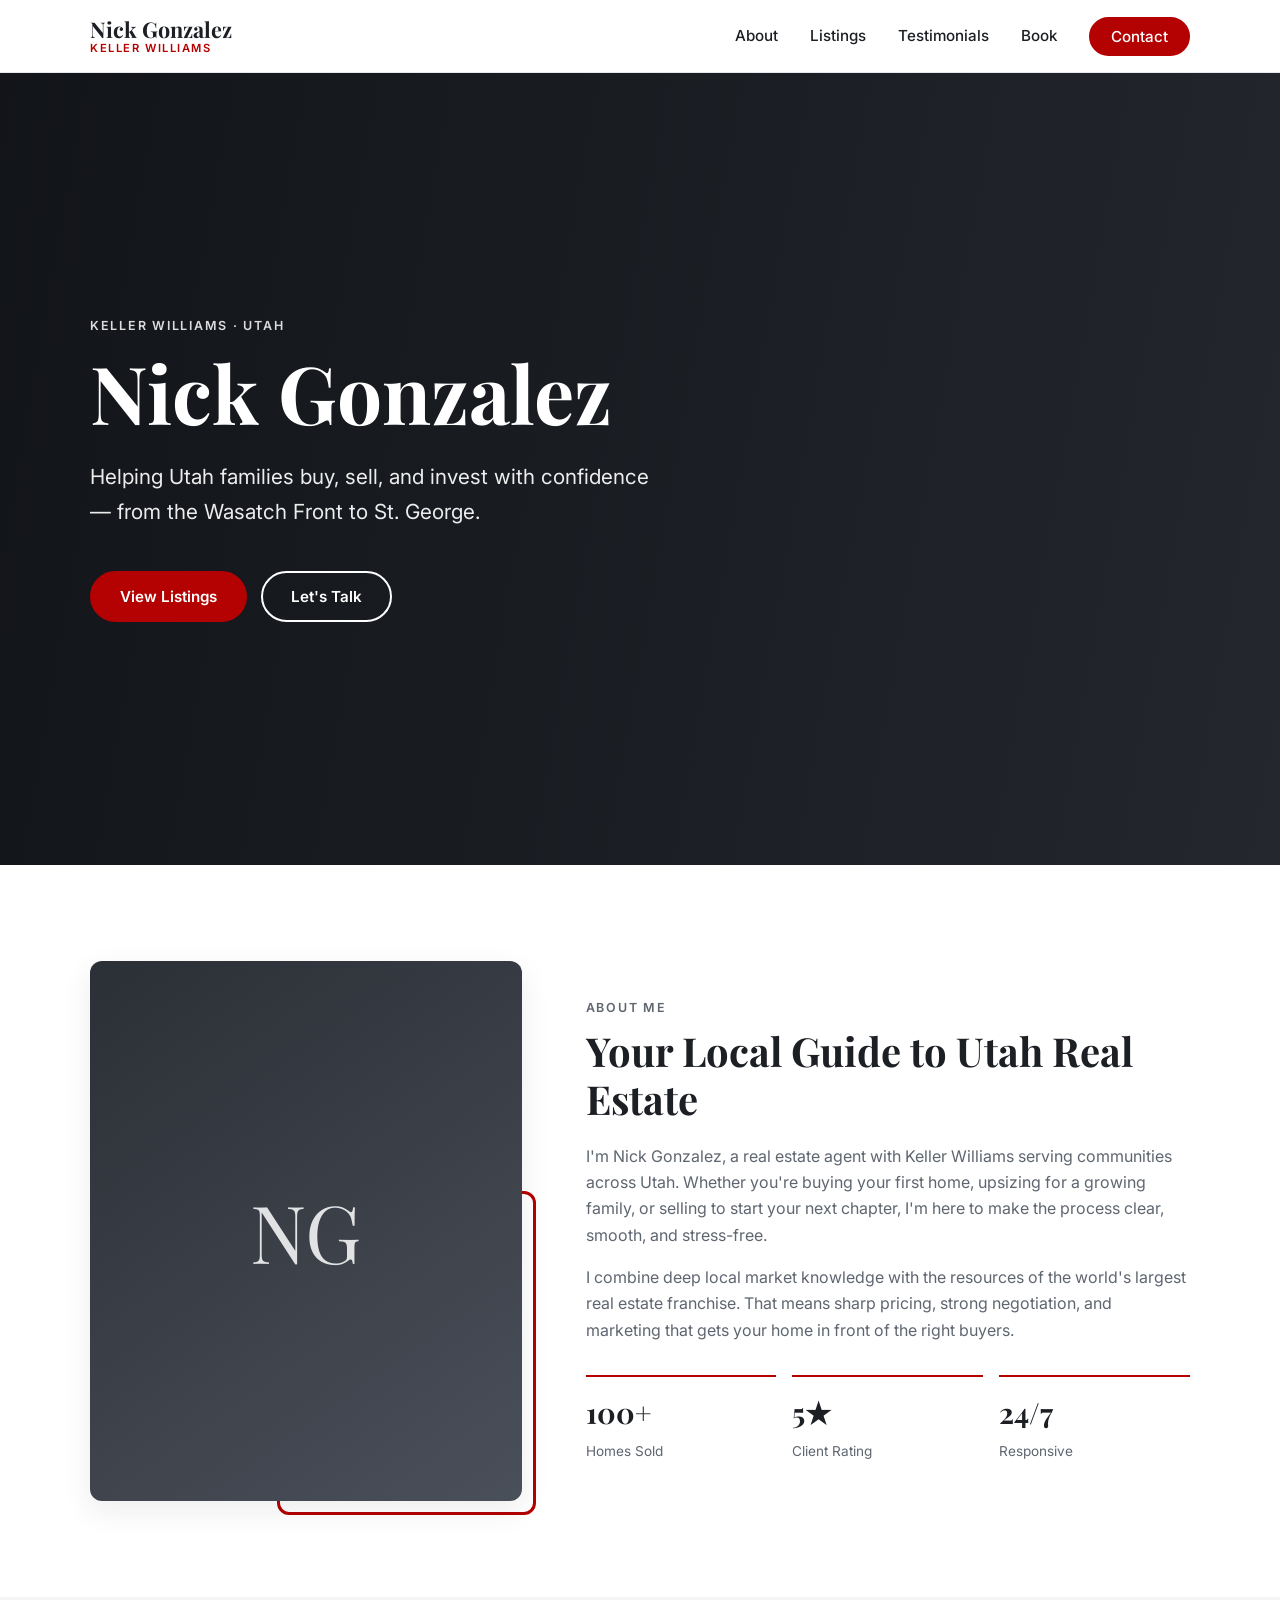
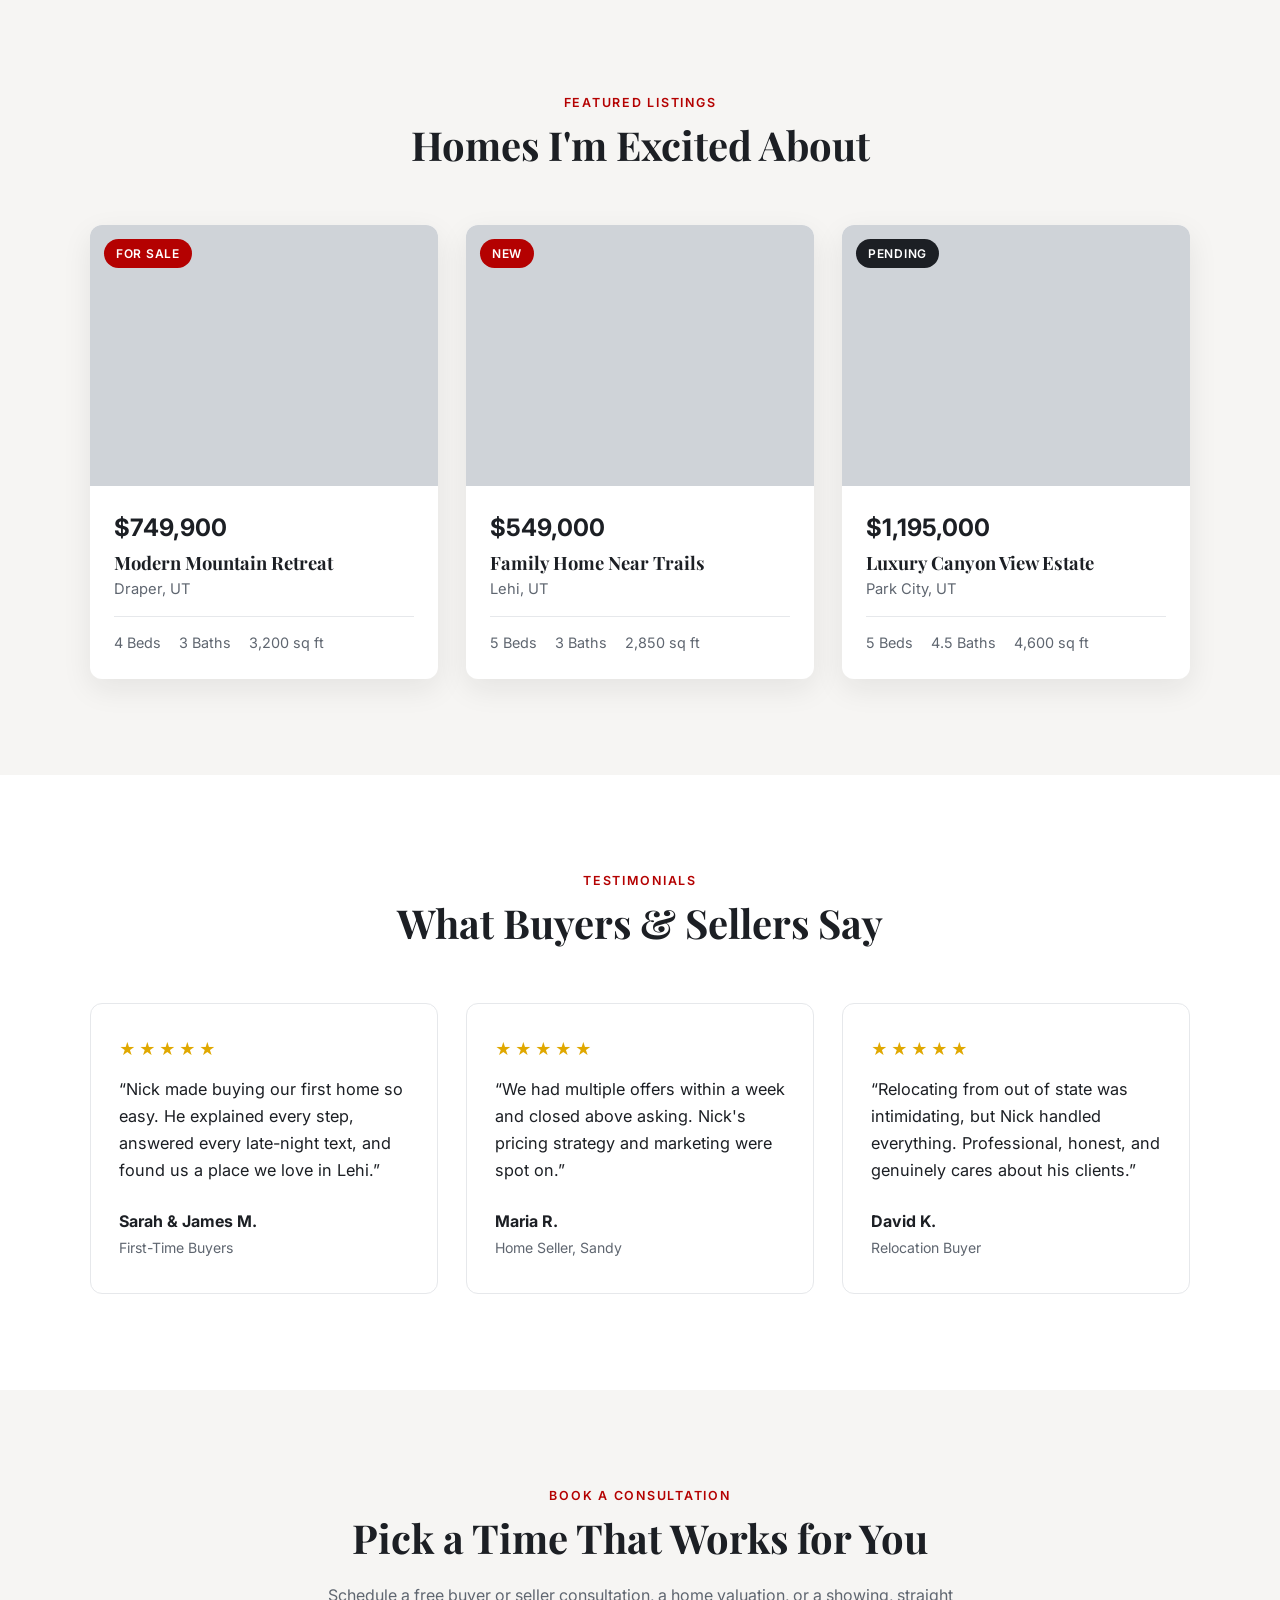
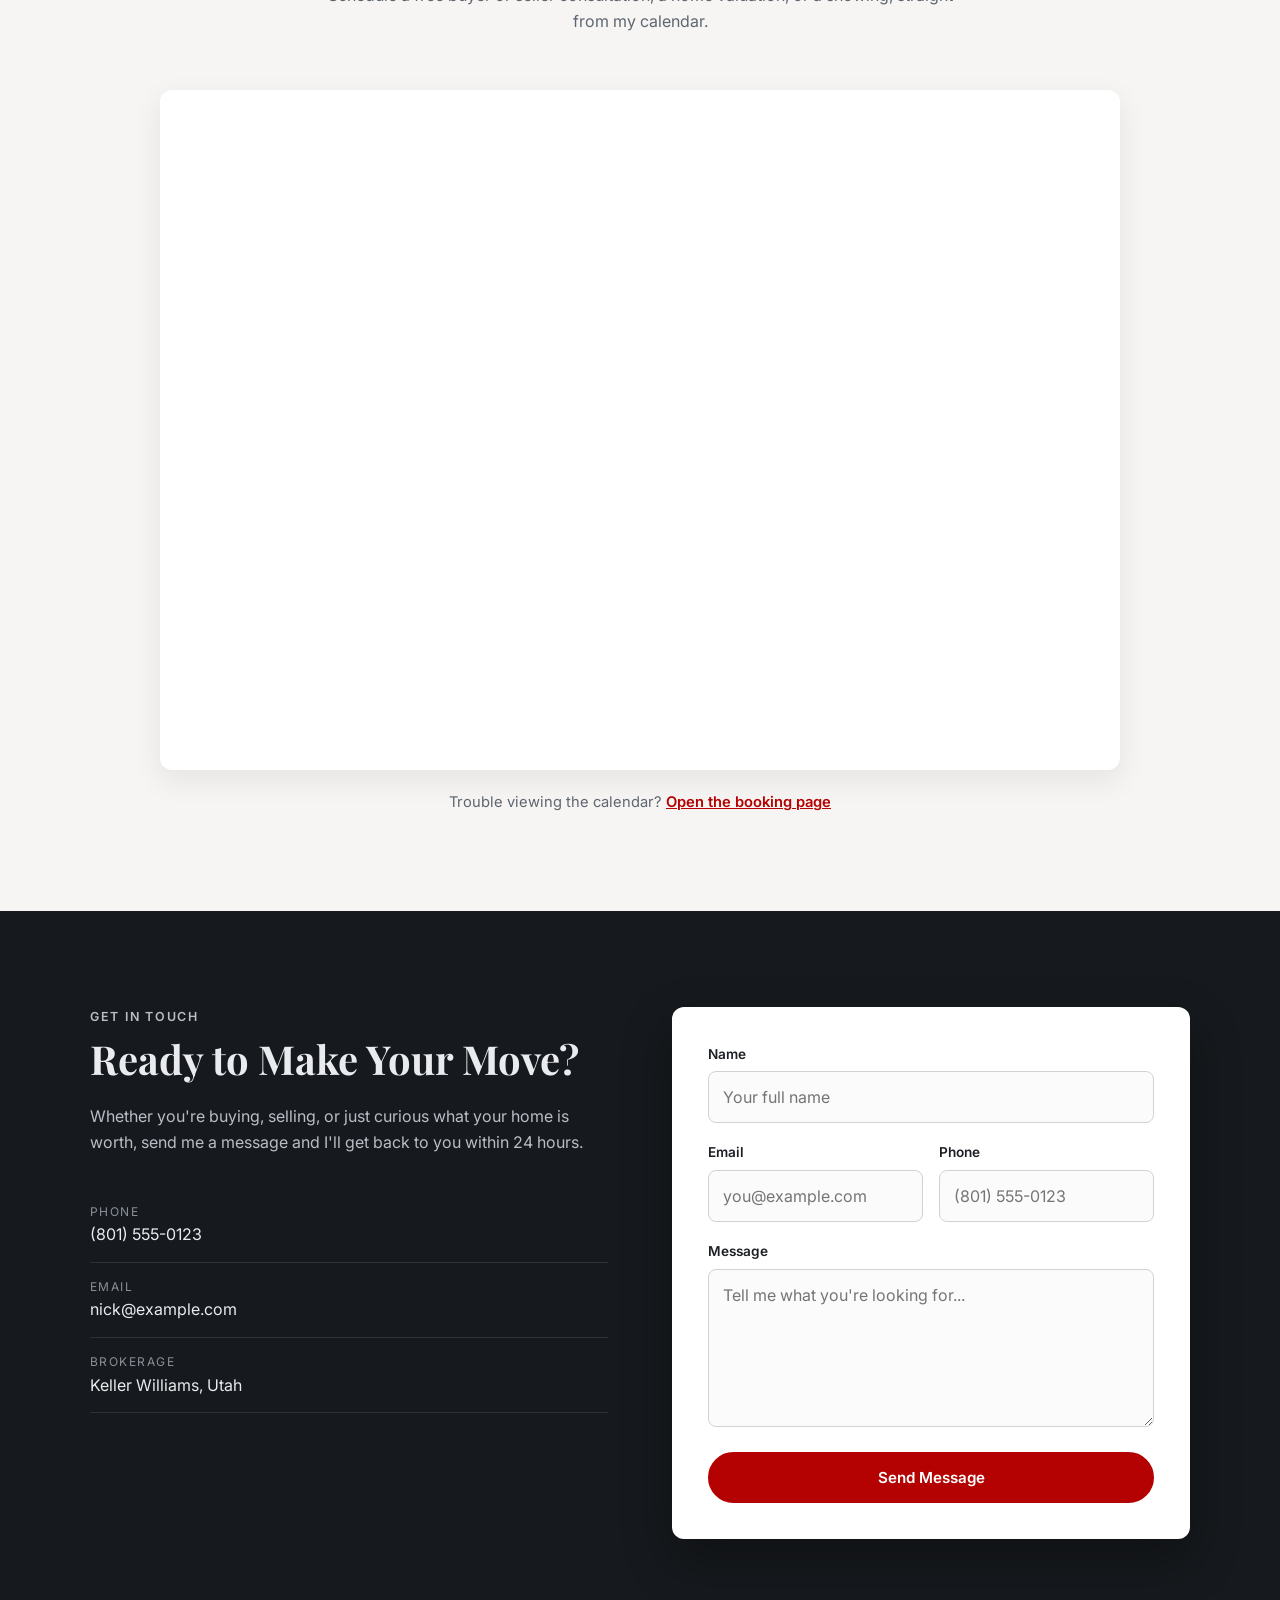
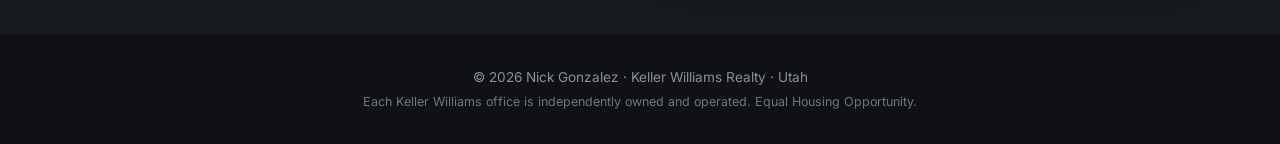
==== commit d90dc3d3: "Add Google Calendar booking section Embeds a Google Calendar appointment schedule so visitors can bo" ====
--- a/index.html
+++ b/index.html
@@ -22,6 +22,7 @@
         <a href="#about">About</a>
         <a href="#listings">Listings</a>
         <a href="#testimonials">Testimonials</a>
+        <a href="#book">Book</a>
         <a href="#contact" class="btn btn-small">Contact</a>
       </nav>
     </div>
@@ -151,6 +152,33 @@
         </figure>
 
       </div>
+    </div>
+  </section>
+
+  <!-- Book a Consultation (Google Calendar appointment schedule) -->
+  <section id="book" class="section section-alt">
+    <div class="container">
+      <div class="section-heading">
+        <p class="eyebrow">Book a Consultation</p>
+        <h2>Pick a Time That Works for You</h2>
+        <p class="section-sub">Schedule a free buyer or seller consultation, a home valuation, or a showing, straight from my calendar.</p>
+      </div>
+      <div class="calendar-card">
+        <!--
+          Google Calendar appointment schedule embed.
+          In Google Calendar: open your appointment schedule > Share > Website embed > Inline,
+          then replace YOUR_SCHEDULE_ID below (in both the iframe and the button link).
+        -->
+        <iframe
+          class="calendar-embed"
+          src="https://calendar.google.com/calendar/appointments/schedules/YOUR_SCHEDULE_ID?gv=true"
+          title="Book an appointment with Nick Gonzalez"
+          loading="lazy"></iframe>
+      </div>
+      <p class="calendar-fallback">
+        Trouble viewing the calendar?
+        <a href="https://calendar.google.com/calendar/appointments/schedules/YOUR_SCHEDULE_ID" target="_blank" rel="noopener">Open the booking page</a>
+      </p>
     </div>
   </section>
 
--- a/styles.css
+++ b/styles.css
@@ -413,6 +413,39 @@
   color: var(--muted);
 }
 
+/* ===== Booking Calendar ===== */
+.section-sub {
+  color: var(--muted);
+}
+
+.calendar-card {
+  max-width: 960px;
+  margin: 0 auto;
+  background: #fff;
+  border-radius: var(--radius);
+  box-shadow: var(--shadow);
+  overflow: hidden;
+}
+
+.calendar-embed {
+  display: block;
+  width: 100%;
+  height: 680px;
+  border: 0;
+}
+
+.calendar-fallback {
+  text-align: center;
+  margin: 20px 0 0;
+  font-size: 0.92rem;
+  color: var(--muted);
+}
+
+.calendar-fallback a {
+  color: var(--red);
+  font-weight: 600;
+}
+
 /* ===== Contact ===== */
 .contact {
   display: grid;
@@ -623,6 +656,10 @@
     padding: 24px;
   }
 
+  .calendar-embed {
+    height: 760px;
+  }
+
   .hero {
     min-height: 78vh;
   }
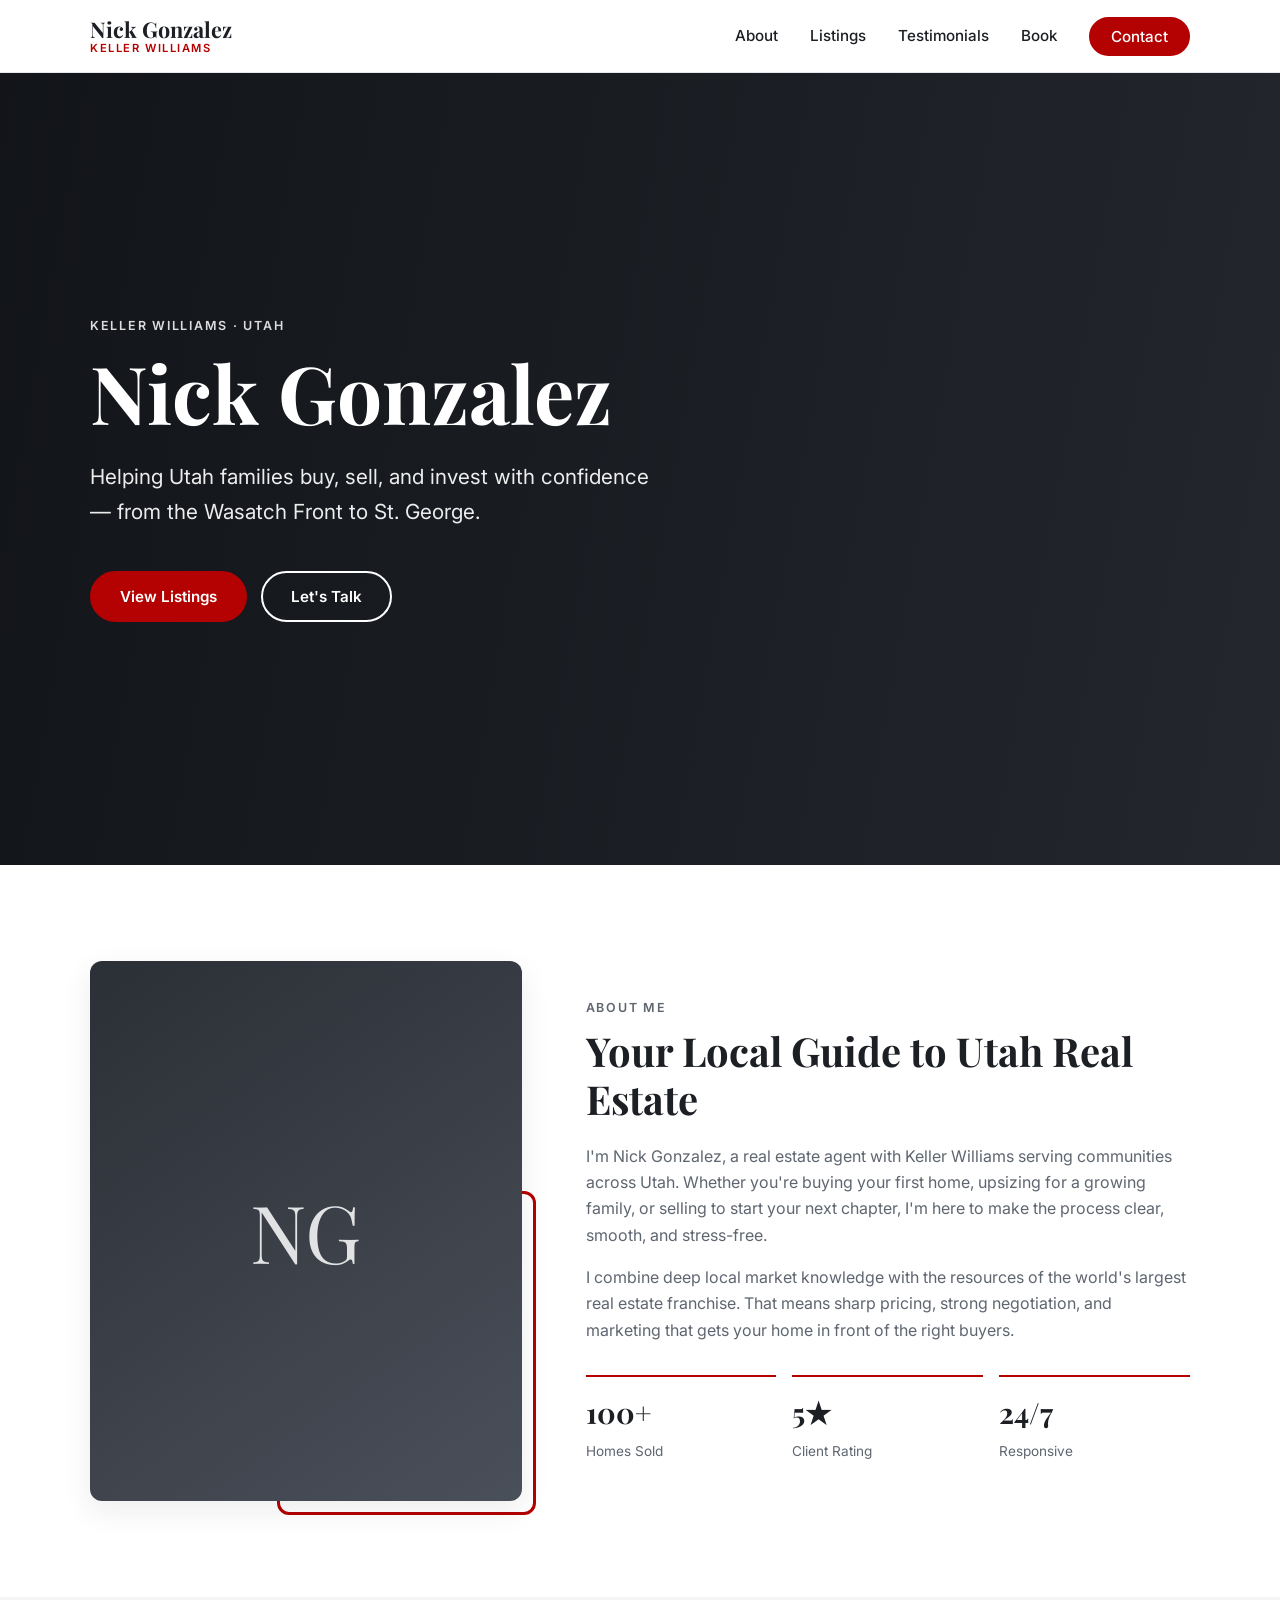
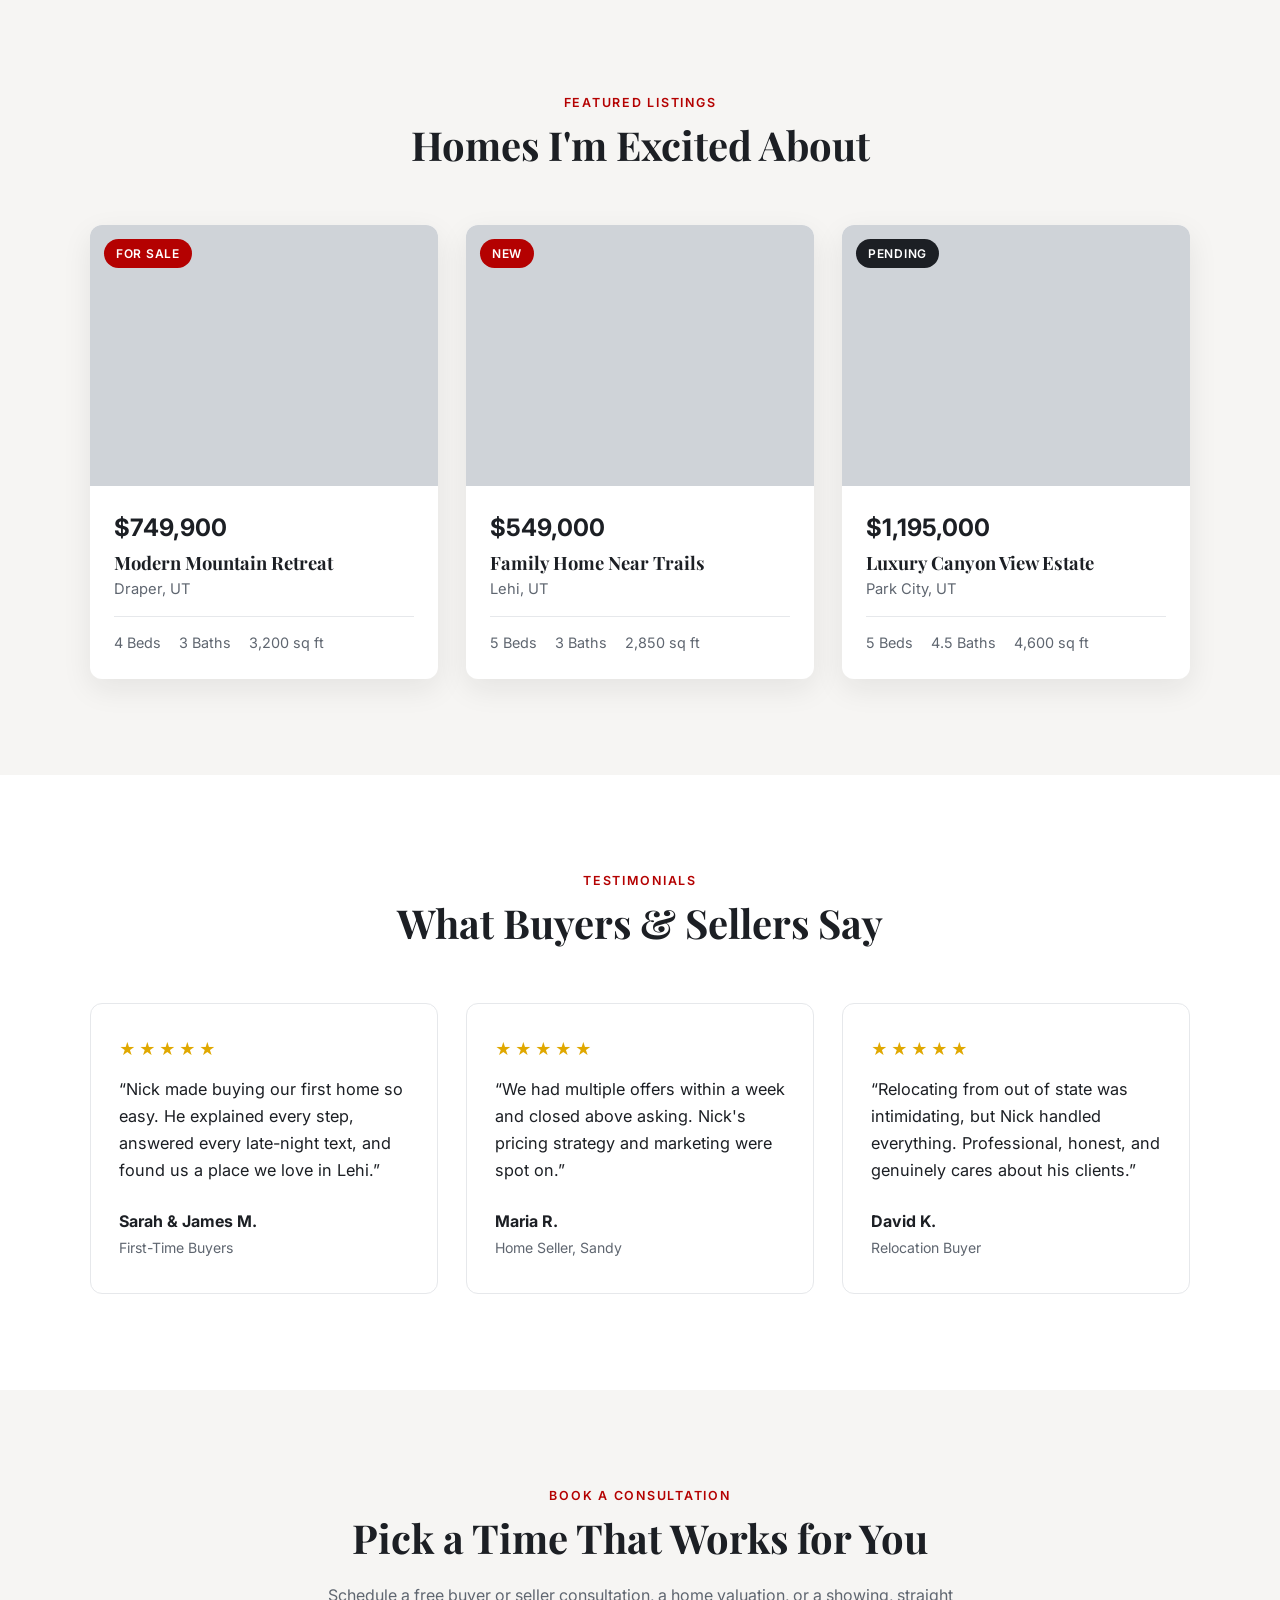
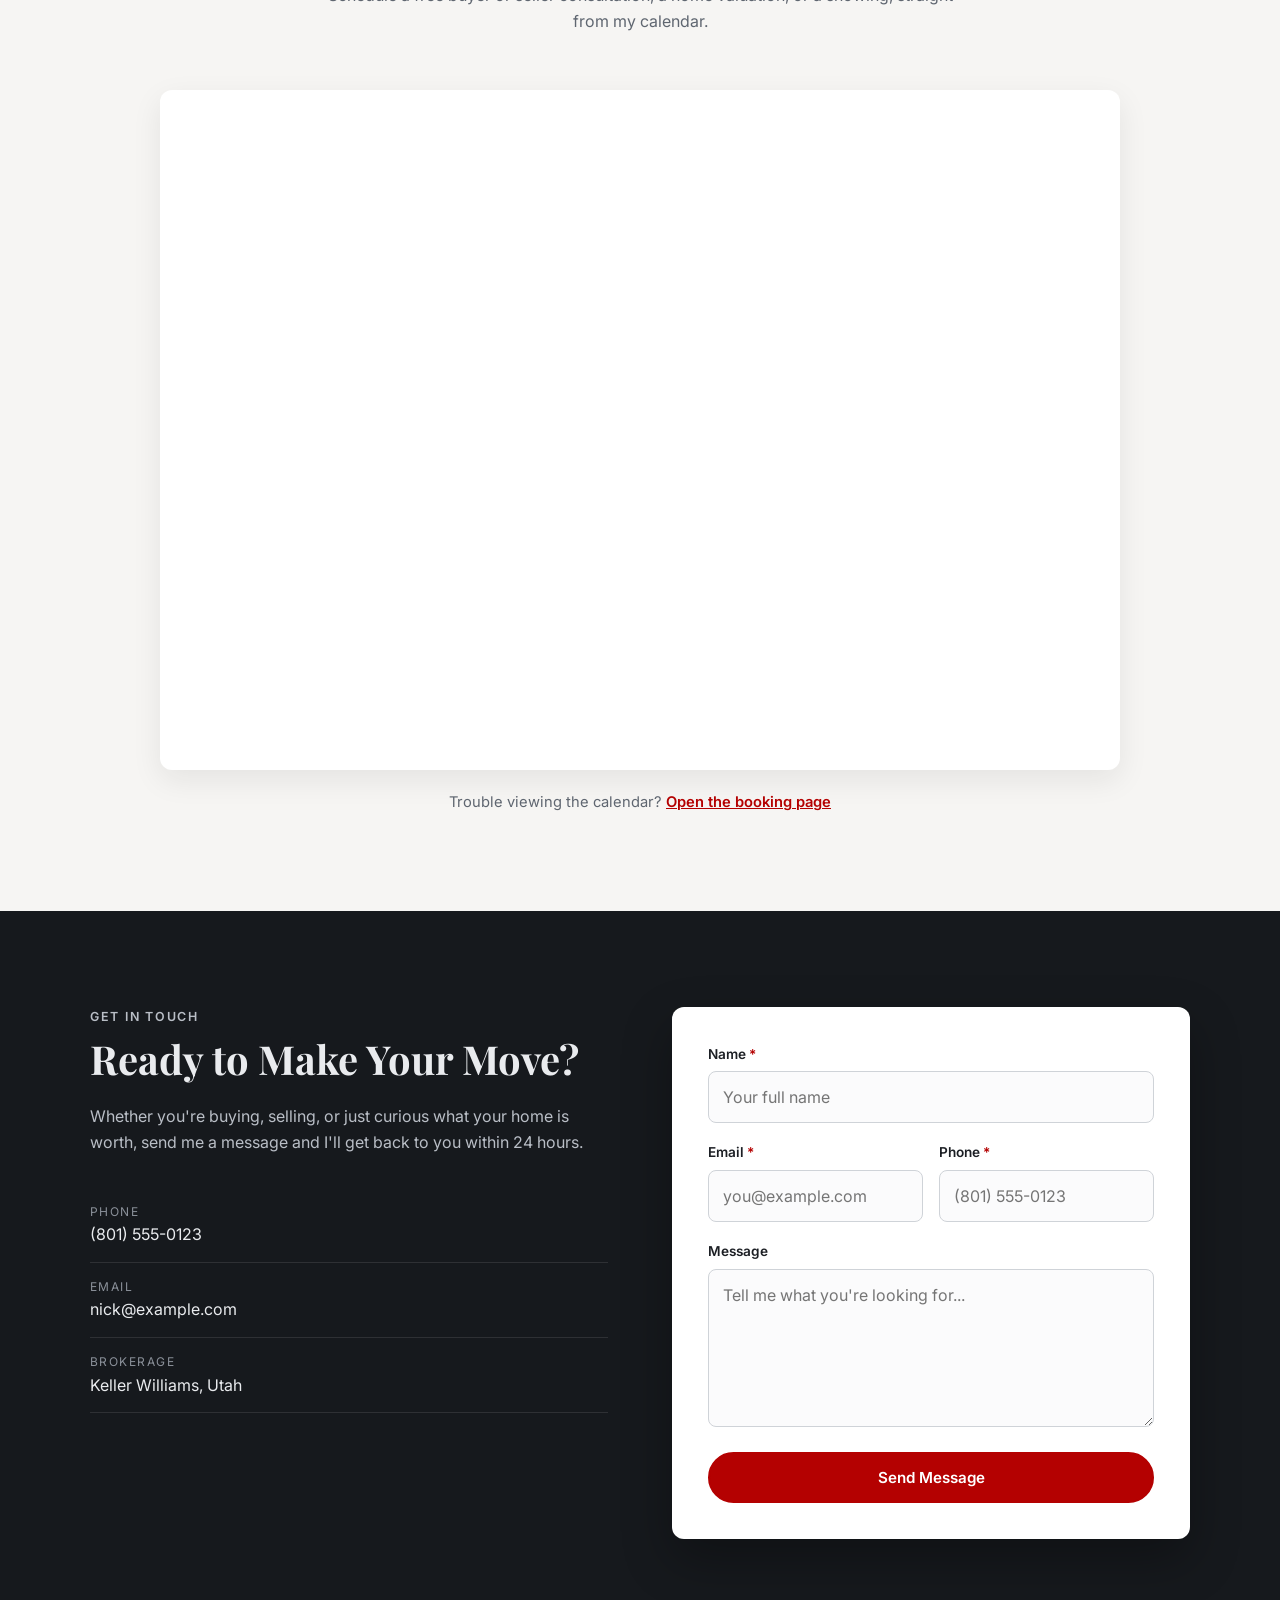
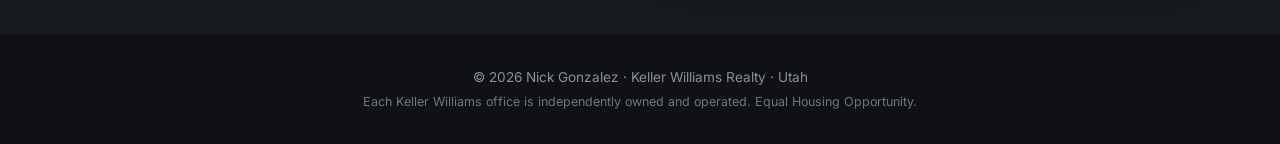
==== commit 0215bc49: "Require name, phone, and email on client forms Make phone required on the contact form, mark require" ====
--- a/index.html
+++ b/index.html
@@ -168,6 +168,8 @@
           Google Calendar appointment schedule embed.
           In Google Calendar: open your appointment schedule > Share > Website embed > Inline,
           then replace YOUR_SCHEDULE_ID below (in both the iframe and the button link).
+          Booking form fields are set in Google Calendar, not here: under "Booking form",
+          add a Phone number field and mark it required (name and email are always required).
         -->
         <iframe
           class="calendar-embed"
@@ -199,17 +201,17 @@
       <!-- To receive submissions, point "action" at a form service (e.g. Formspree, Netlify Forms) -->
       <form class="contact-form" action="#" method="post">
         <div class="form-row">
-          <label for="name">Name</label>
+          <label for="name">Name <span class="req" aria-hidden="true">*</span></label>
           <input type="text" id="name" name="name" placeholder="Your full name" autocomplete="name" required>
         </div>
         <div class="form-grid">
           <div class="form-row">
-            <label for="email">Email</label>
+            <label for="email">Email <span class="req" aria-hidden="true">*</span></label>
             <input type="email" id="email" name="email" placeholder="you@example.com" autocomplete="email" required>
           </div>
           <div class="form-row">
-            <label for="phone">Phone</label>
-            <input type="tel" id="phone" name="phone" placeholder="(801) 555-0123" autocomplete="tel">
+            <label for="phone">Phone <span class="req" aria-hidden="true">*</span></label>
+            <input type="tel" id="phone" name="phone" placeholder="(801) 555-0123" autocomplete="tel" required>
           </div>
         </div>
         <div class="form-row">
--- a/styles.css
+++ b/styles.css
@@ -511,6 +511,10 @@
   margin-bottom: 6px;
 }
 
+.req {
+  color: var(--red);
+}
+
 .form-row input,
 .form-row textarea {
   width: 100%;
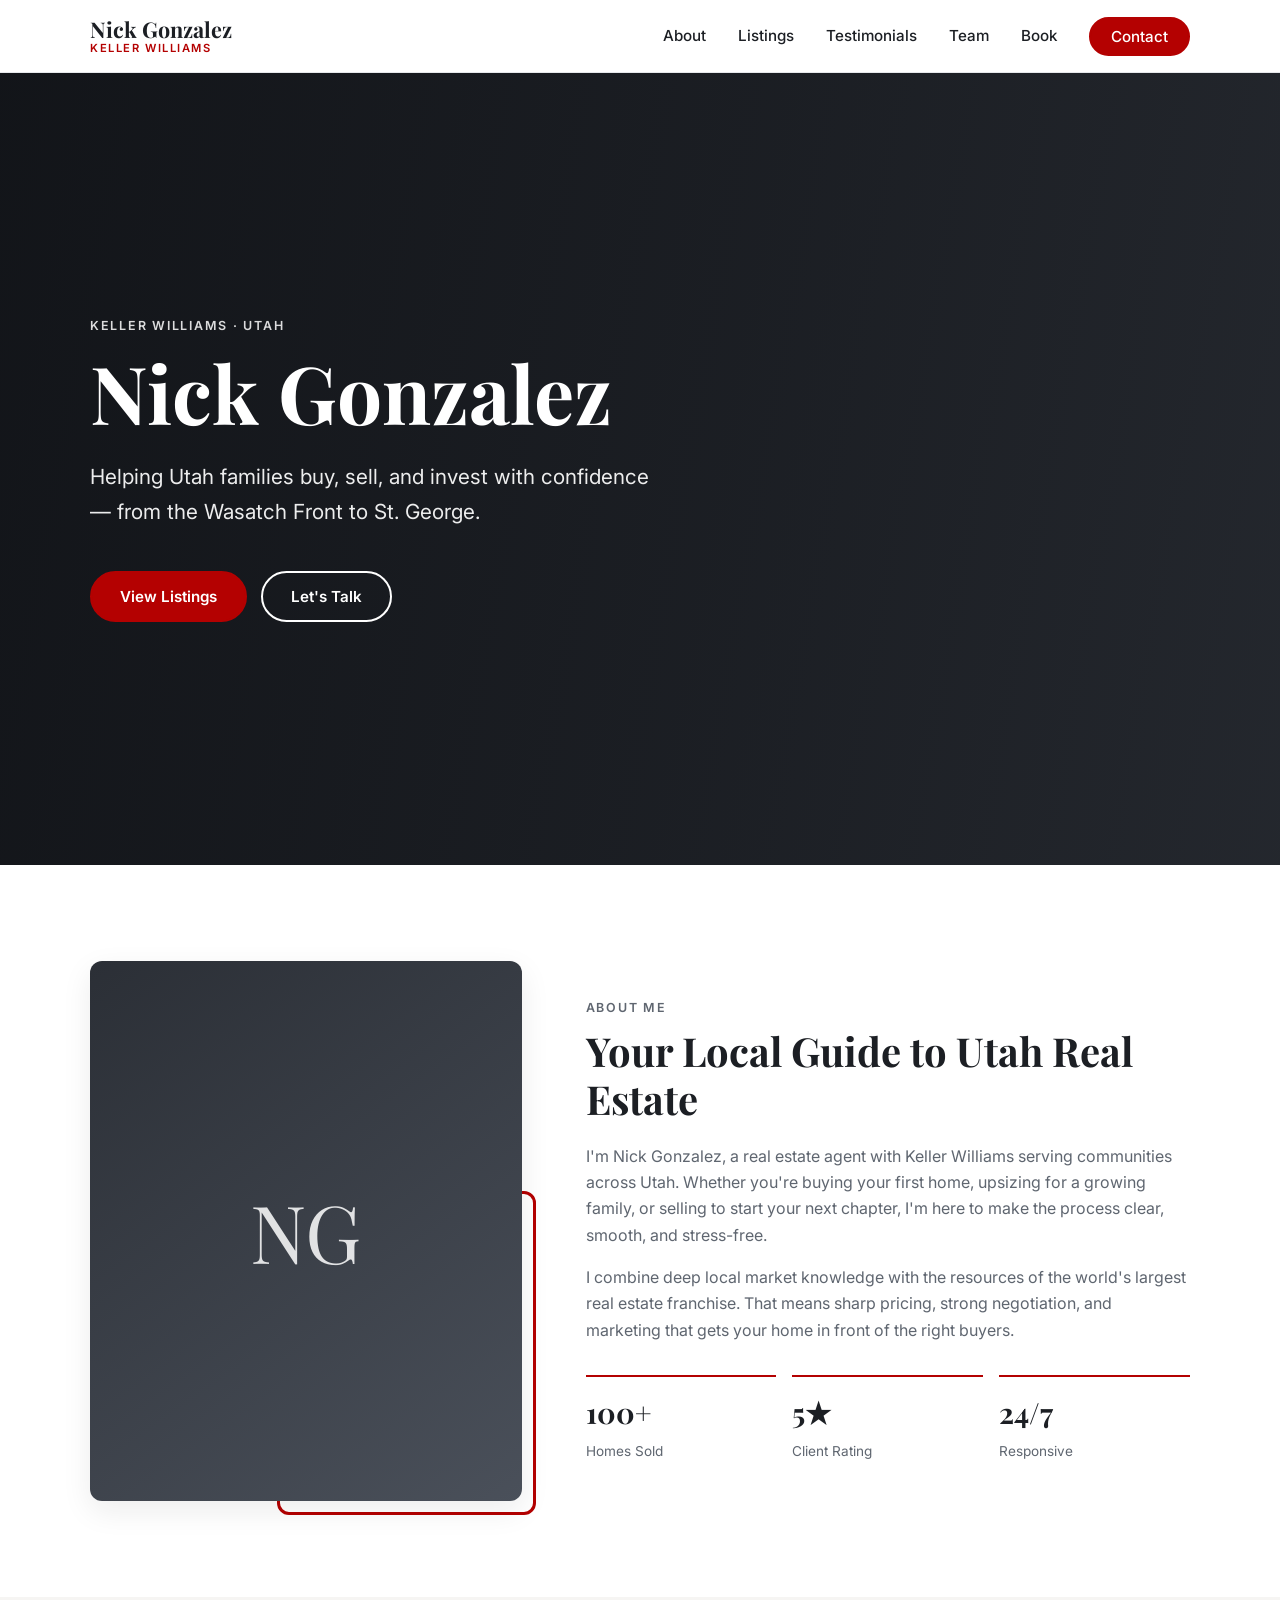
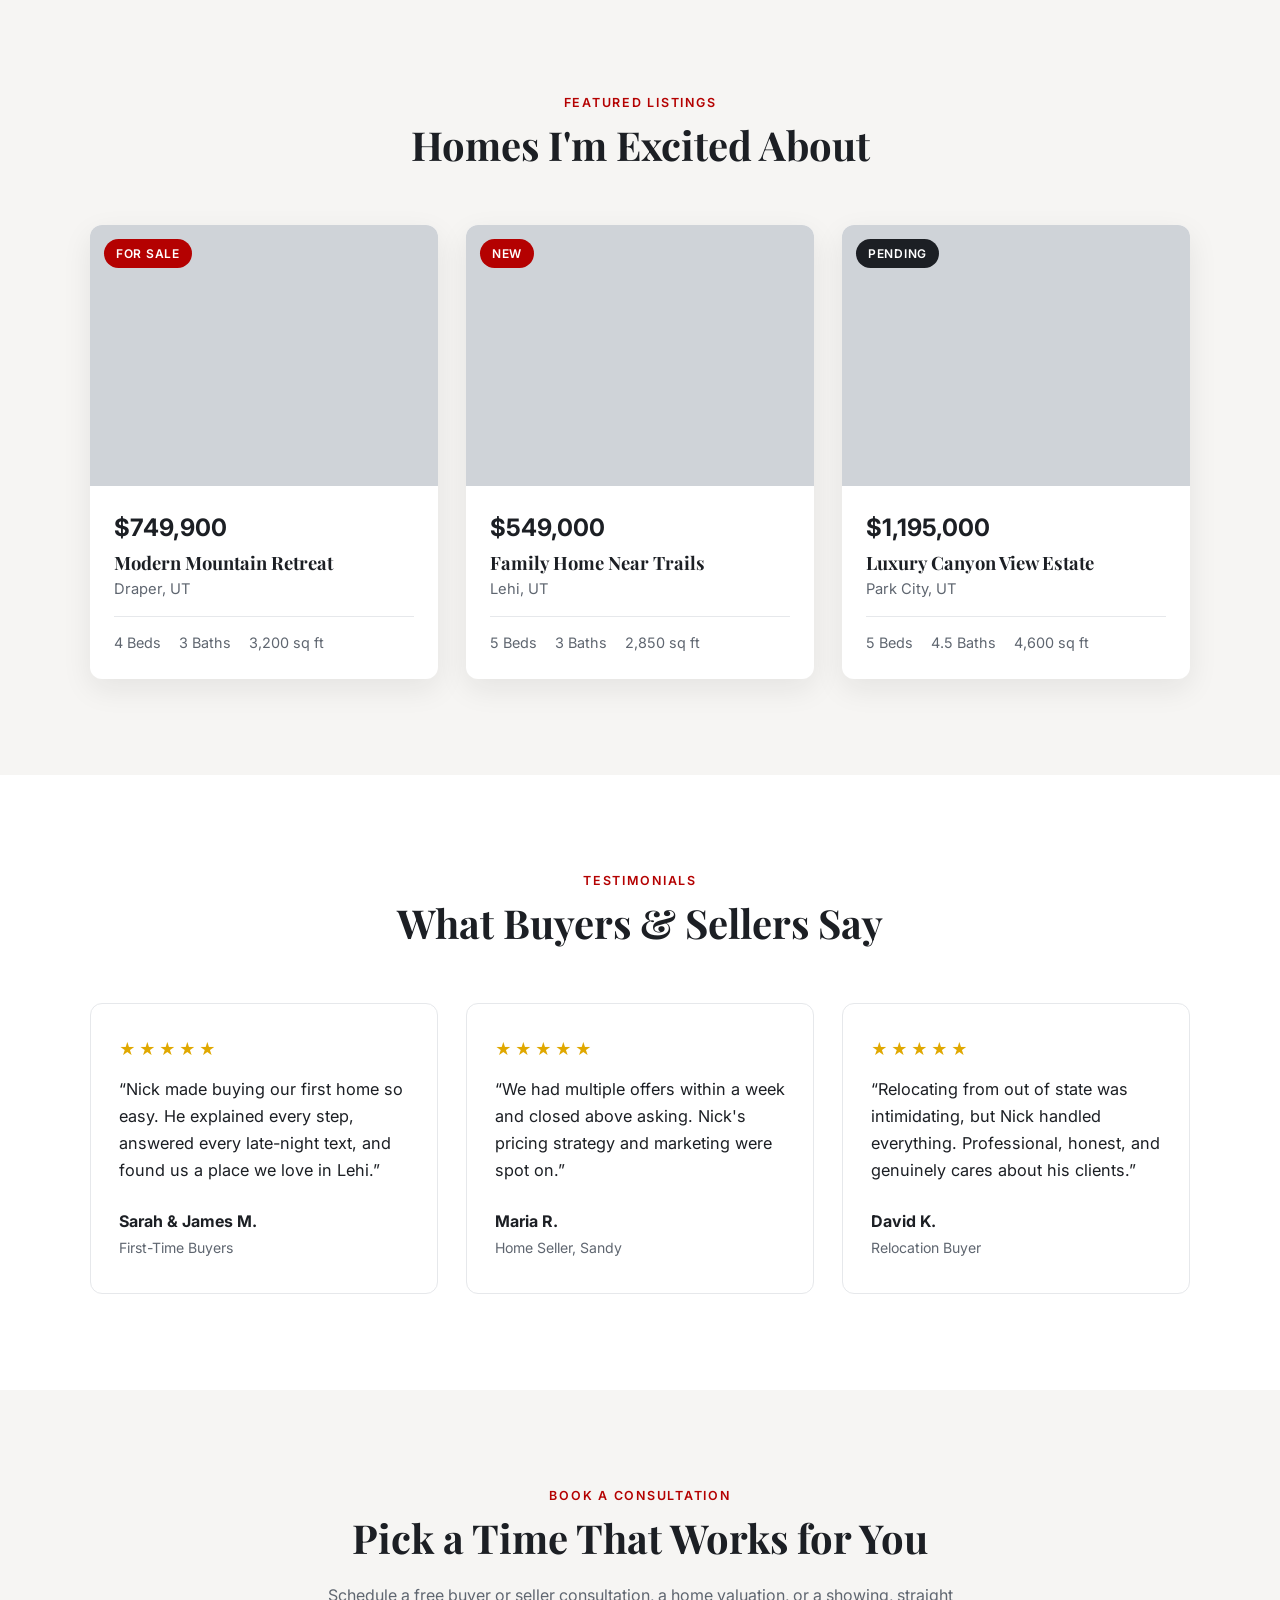
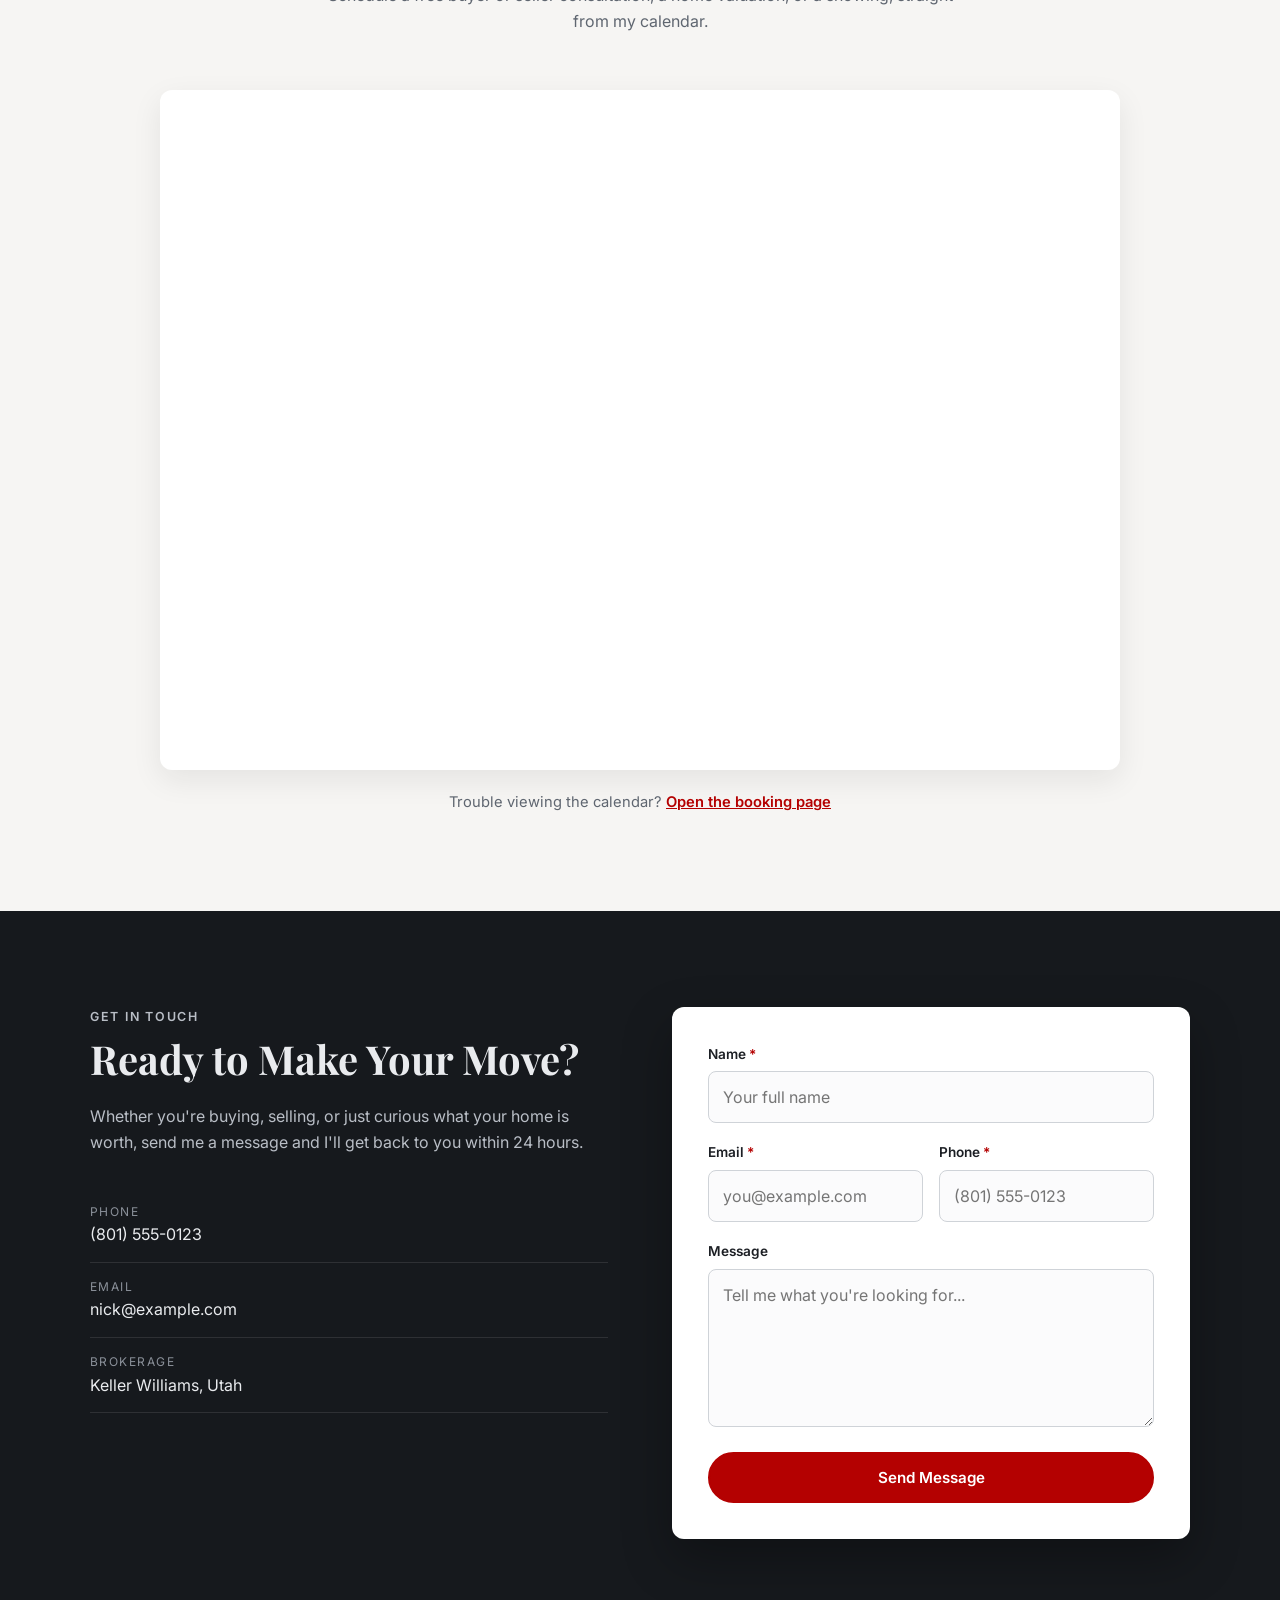
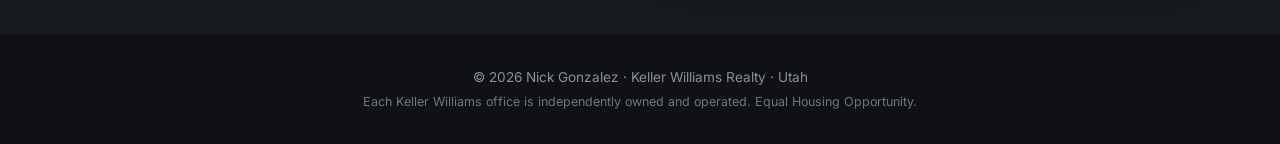
==== commit 21b550d1: "Add Meet the Team page New team.html with team member cards and a call to action, linked from the ma" ====
--- a/index.html
+++ b/index.html
@@ -22,6 +22,7 @@
         <a href="#about">About</a>
         <a href="#listings">Listings</a>
         <a href="#testimonials">Testimonials</a>
+        <a href="team.html">Team</a>
         <a href="#book">Book</a>
         <a href="#contact" class="btn btn-small">Contact</a>
       </nav>
--- a/styles.css
+++ b/styles.css
@@ -540,6 +540,120 @@
   background: #fff;
 }
 
+/* ===== Team Page ===== */
+.nav-links a[aria-current="page"] {
+  color: var(--red);
+}
+
+.page-banner {
+  background: var(--dark);
+  color: #fff;
+  padding: 88px 0 72px;
+  text-align: center;
+}
+
+.page-banner h1 {
+  font-size: clamp(2.2rem, 6vw, 3.5rem);
+}
+
+.page-banner-sub {
+  max-width: 620px;
+  margin: 0 auto;
+  color: #b9bec6;
+  font-size: 1.08rem;
+}
+
+.team-grid {
+  display: grid;
+  grid-template-columns: repeat(4, 1fr);
+  gap: 28px;
+}
+
+.team-card {
+  background: #fff;
+  border: 1px solid var(--line);
+  border-radius: var(--radius);
+  overflow: hidden;
+  display: flex;
+  flex-direction: column;
+  transition: transform 0.25s, box-shadow 0.25s;
+}
+
+.team-card:hover {
+  transform: translateY(-4px);
+  box-shadow: var(--shadow);
+}
+
+.team-photo {
+  width: 100%;
+  aspect-ratio: 1 / 1;
+  object-fit: cover;
+  background: linear-gradient(145deg, #2b2f36, #4a505a);
+  display: flex;
+  align-items: center;
+  justify-content: center;
+  font-family: var(--serif);
+  font-size: 3.5rem;
+  color: rgba(255, 255, 255, 0.85);
+}
+
+.team-body {
+  padding: 22px 22px 24px;
+  display: flex;
+  flex-direction: column;
+  flex: 1;
+}
+
+.team-body h2 {
+  font-size: 1.25rem;
+  margin-bottom: 0.1em;
+}
+
+.team-role {
+  color: var(--red);
+  font-size: 0.8rem;
+  font-weight: 600;
+  letter-spacing: 0.08em;
+  text-transform: uppercase;
+}
+
+.team-body > p:not(.team-role) {
+  color: var(--muted);
+  font-size: 0.93rem;
+  flex: 1;
+}
+
+.team-contact {
+  list-style: none;
+  padding: 14px 0 0;
+  margin: 0;
+  border-top: 1px solid var(--line);
+  font-size: 0.9rem;
+}
+
+.team-contact a {
+  text-decoration: none;
+  color: var(--ink);
+}
+
+.team-contact a:hover {
+  color: var(--red);
+}
+
+.cta {
+  text-align: center;
+}
+
+.cta p {
+  color: #b9bec6;
+  max-width: 560px;
+  margin: 0 auto 2em;
+}
+
+.cta-actions {
+  justify-content: center;
+}
+
 /* ===== Footer ===== */
 .site-footer {
   background: #0f1114;
@@ -561,7 +675,8 @@
 /* ===== Responsive ===== */
 @media (max-width: 960px) {
   .listings-grid,
-  .testimonials-grid {
+  .testimonials-grid,
+  .team-grid {
     grid-template-columns: repeat(2, 1fr);
   }
 
@@ -648,8 +763,13 @@
 
   .listings-grid,
   .testimonials-grid,
+  .team-grid,
   .form-grid {
     grid-template-columns: 1fr;
+  }
+
+  .page-banner {
+    padding: 64px 0 56px;
   }
 
   .form-grid {
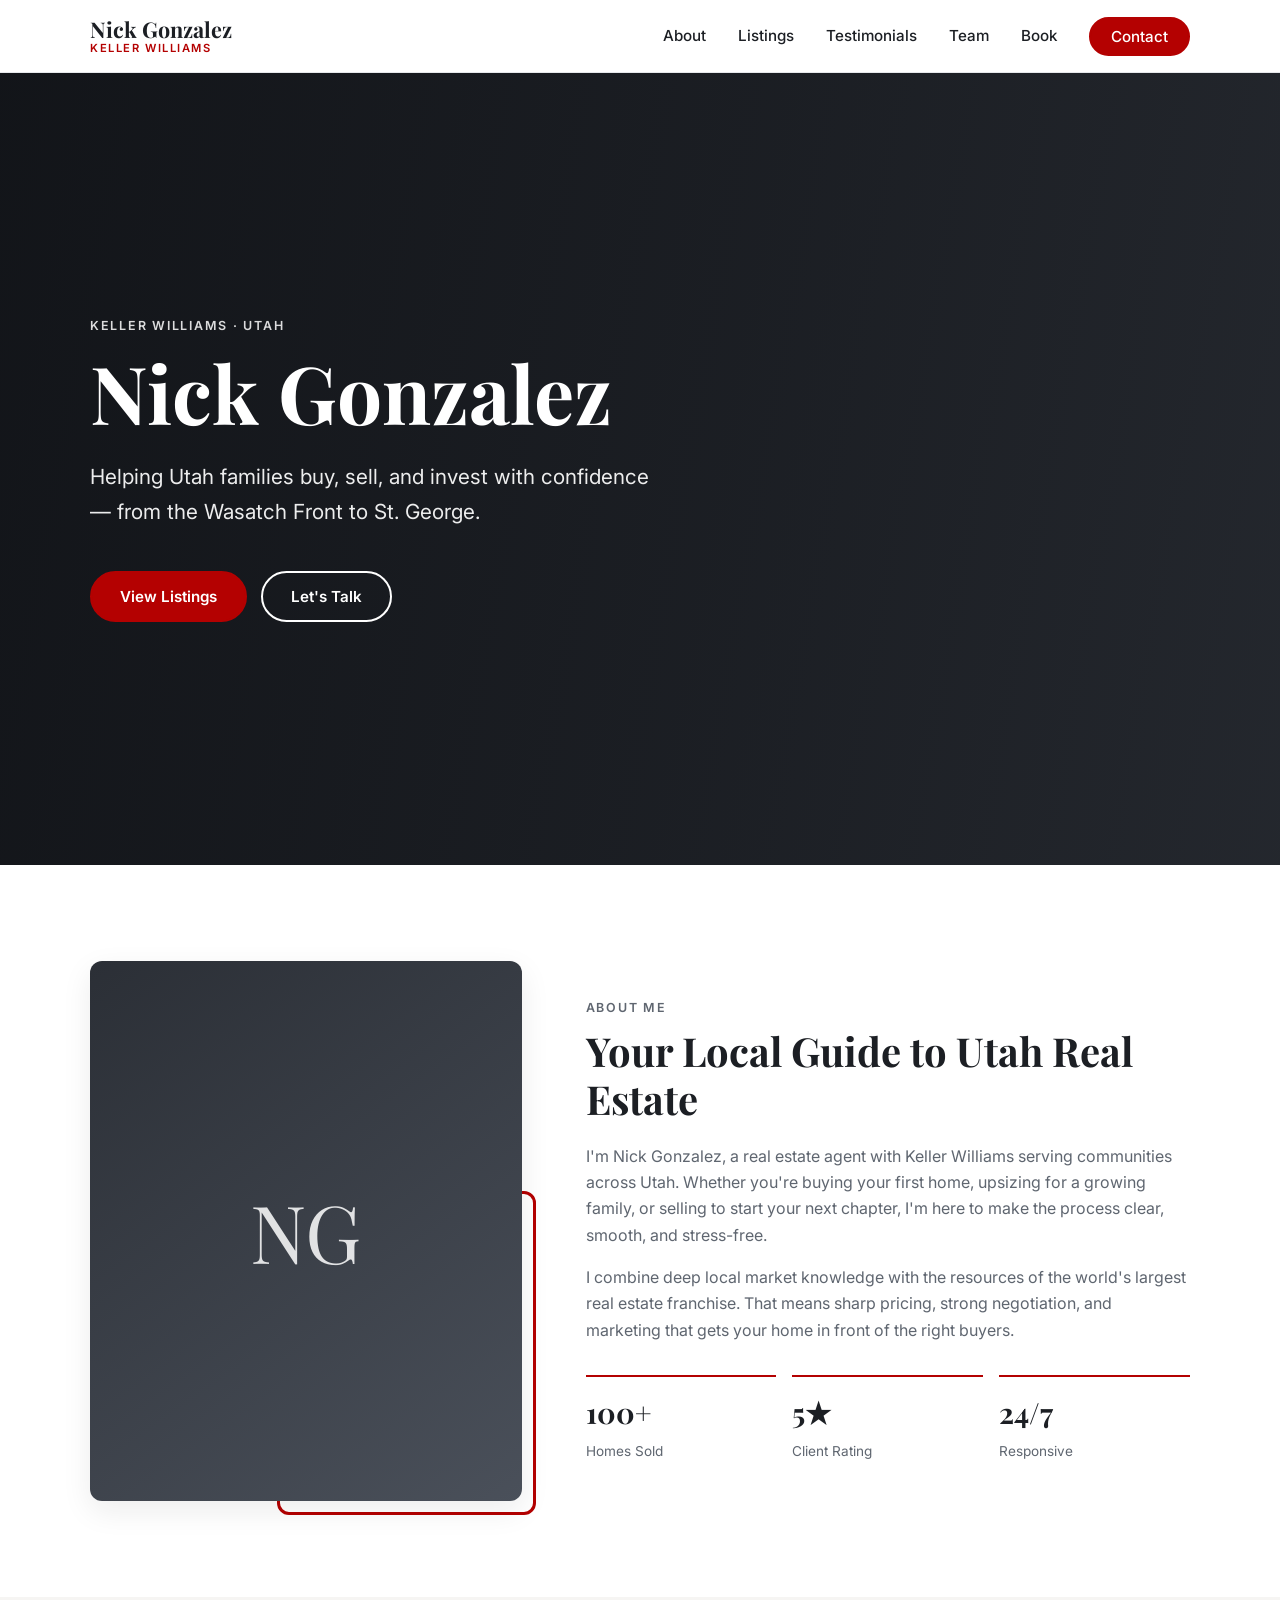
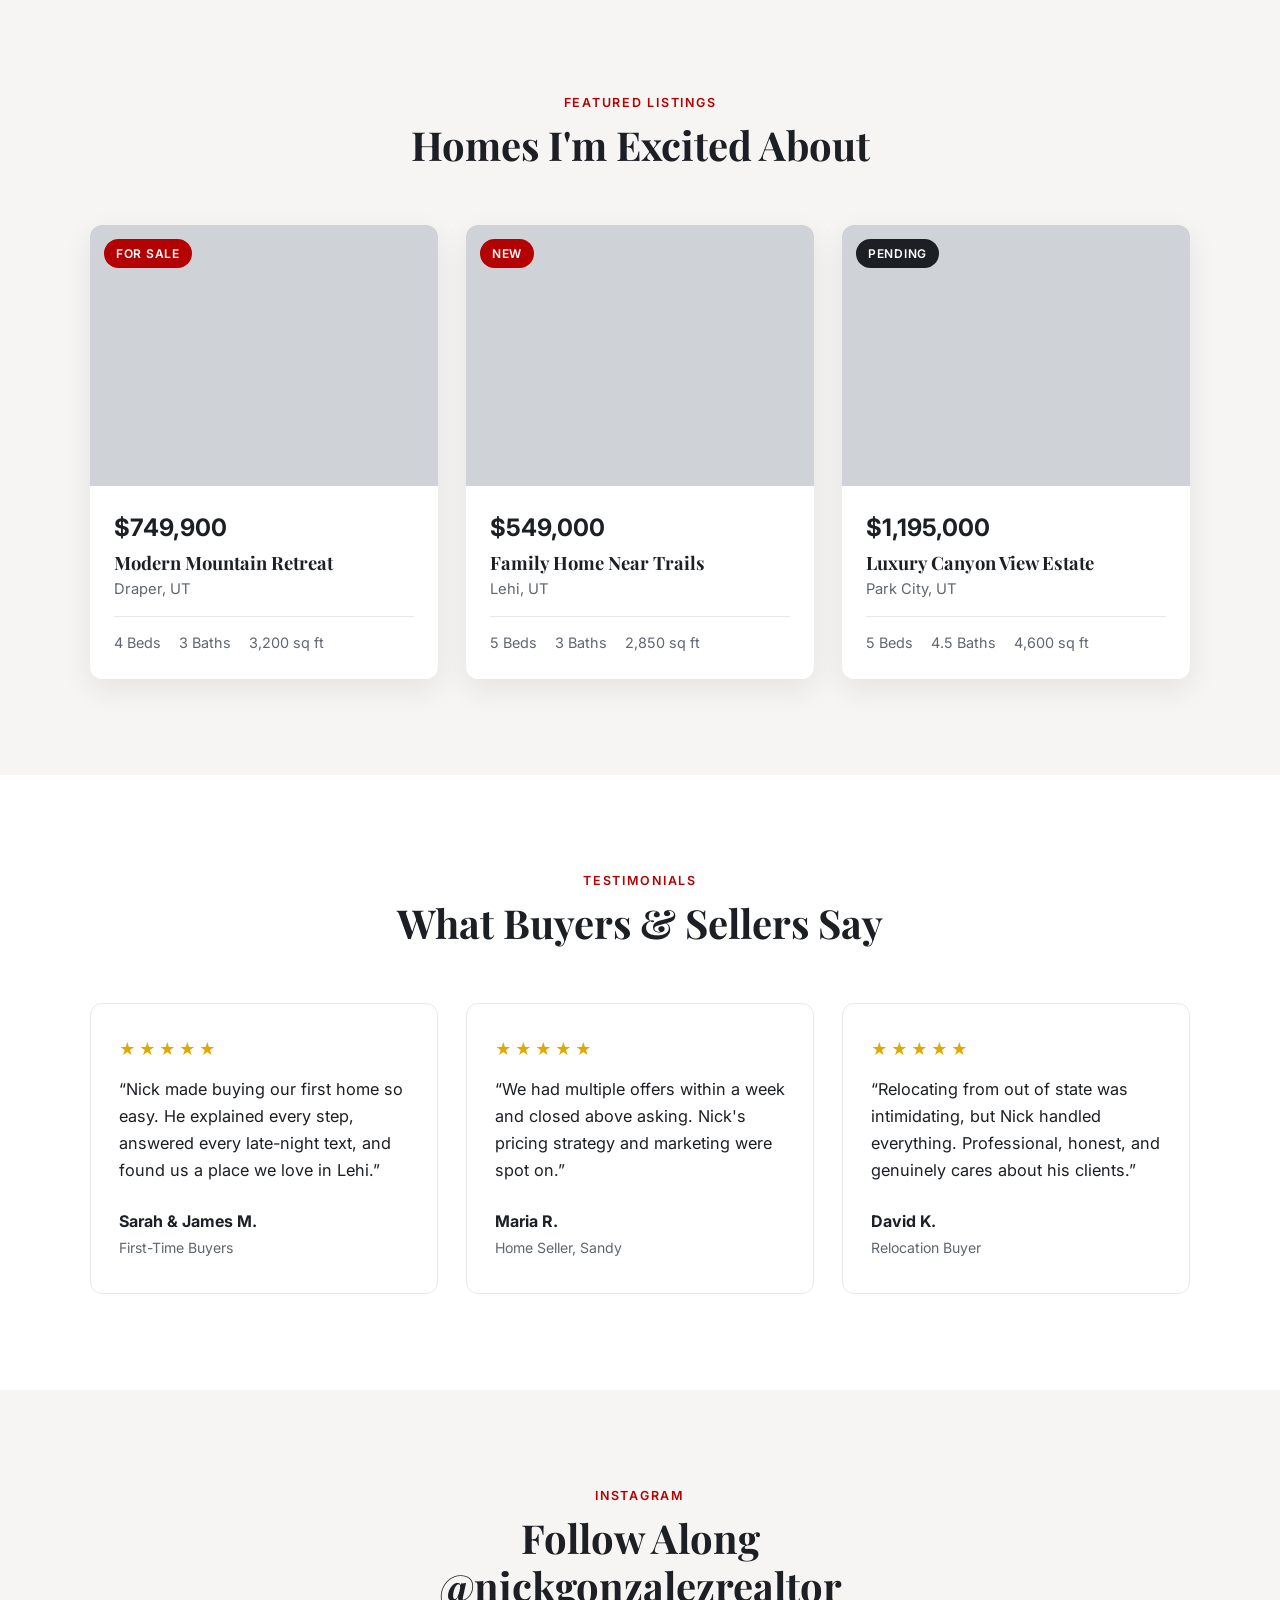
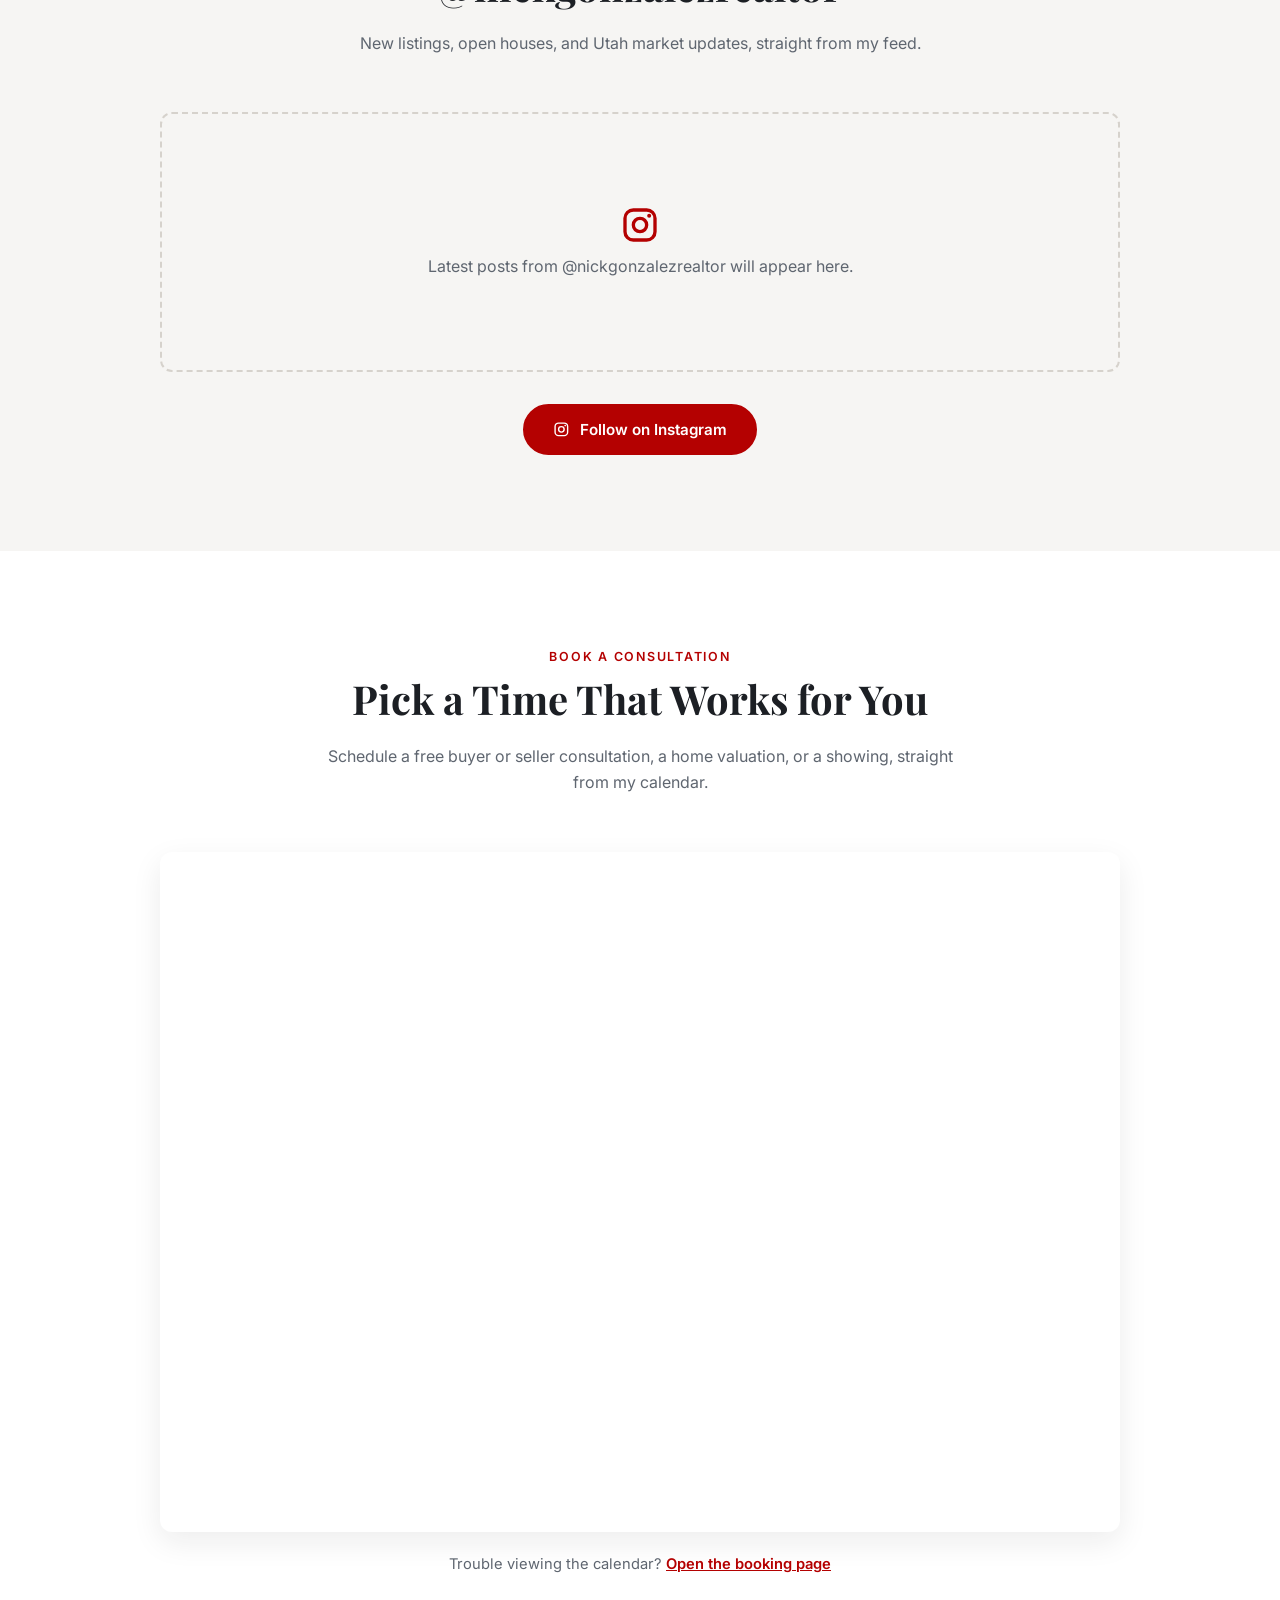
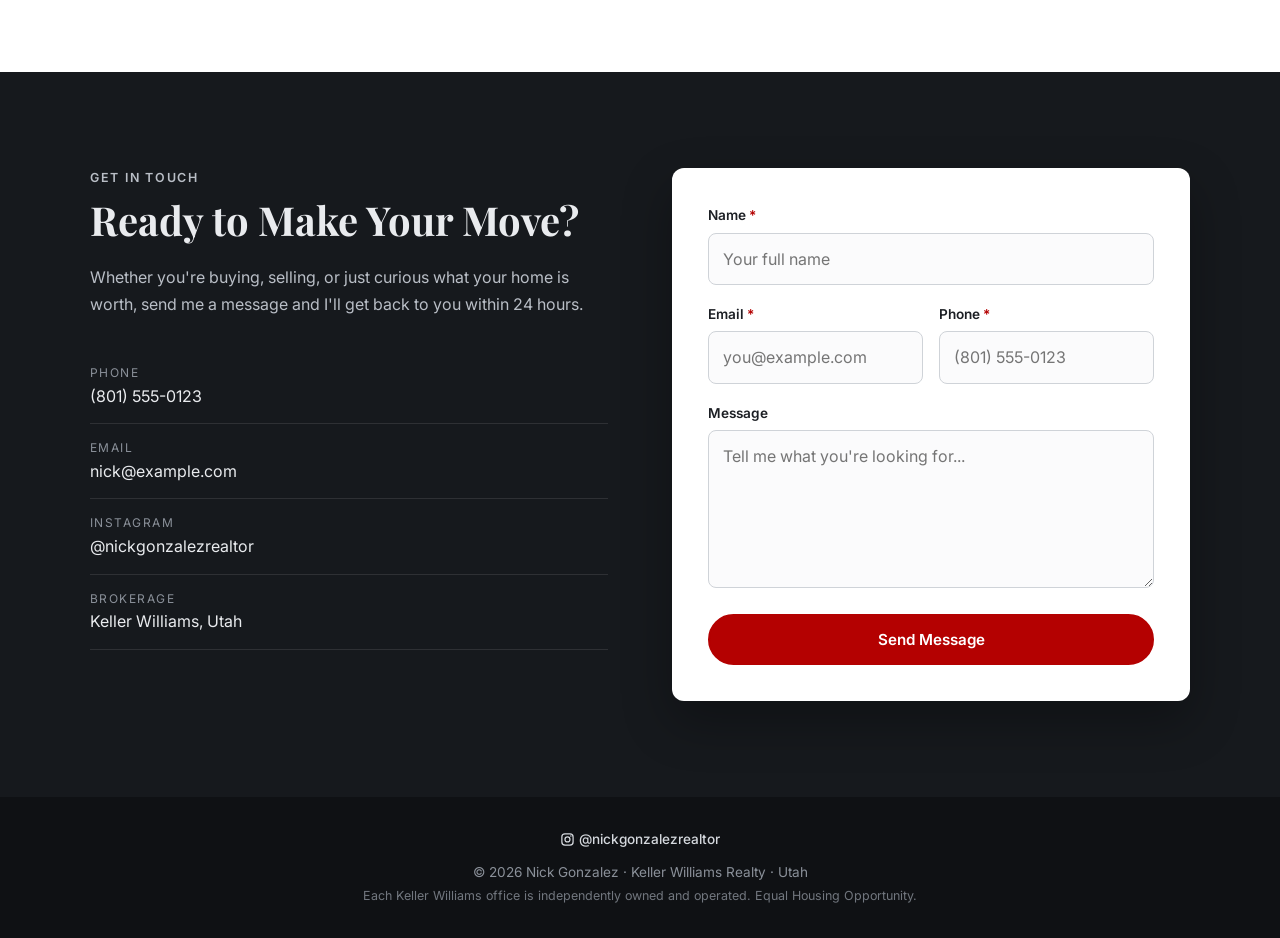
==== commit c00583a4: "Add Instagram section and profile links Instagram section with a slot for an auto-updating feed widg" ====
--- a/index.html
+++ b/index.html
@@ -156,8 +156,32 @@
     </div>
   </section>
 
+  <!-- Instagram Feed -->
+  <section id="instagram" class="section section-alt">
+    <div class="container">
+      <div class="section-heading">
+        <p class="eyebrow">Instagram</p>
+        <h2>Follow Along @nickgonzalezrealtor</h2>
+        <p class="section-sub">New listings, open houses, and Utah market updates, straight from my feed.</p>
+      </div>
+      <!--
+        Auto-updating feed: create a free feed widget (e.g. Behold or LightWidget) connected to
+        @nickgonzalezrealtor, then paste its embed code inside .ig-feed, replacing the placeholder.
+      -->
+      <div class="ig-feed">
+        <div class="ig-placeholder">
+          <svg class="ig-icon" viewBox="0 0 24 24" aria-hidden="true"><rect x="3" y="3" width="18" height="18" rx="5" fill="none" stroke="currentColor" stroke-width="2"/><circle cx="12" cy="12" r="4" fill="none" stroke="currentColor" stroke-width="2"/><circle cx="17.5" cy="6.5" r="1.2" fill="currentColor"/></svg>
+          <p>Latest posts from @nickgonzalezrealtor will appear here.</p>
+        </div>
+      </div>
+      <div class="ig-follow">
+        <a href="https://www.instagram.com/nickgonzalezrealtor/" class="btn" target="_blank" rel="noopener"><svg class="ig-icon" viewBox="0 0 24 24" aria-hidden="true"><rect x="3" y="3" width="18" height="18" rx="5" fill="none" stroke="currentColor" stroke-width="2"/><circle cx="12" cy="12" r="4" fill="none" stroke="currentColor" stroke-width="2"/><circle cx="17.5" cy="6.5" r="1.2" fill="currentColor"/></svg> Follow on Instagram</a>
+      </div>
+    </div>
+  </section>
+
   <!-- Book a Consultation (Google Calendar appointment schedule) -->
-  <section id="book" class="section section-alt">
+  <section id="book" class="section">
     <div class="container">
       <div class="section-heading">
         <p class="eyebrow">Book a Consultation</p>
@@ -195,6 +219,7 @@
         <ul class="contact-details">
           <li><span>Phone</span><a href="tel:+18015550123">(801) 555-0123</a></li>
           <li><span>Email</span><a href="mailto:nick@example.com">nick@example.com</a></li>
+          <li><span>Instagram</span><a href="https://www.instagram.com/nickgonzalezrealtor/" target="_blank" rel="noopener">@nickgonzalezrealtor</a></li>
           <li><span>Brokerage</span>Keller Williams, Utah</li>
         </ul>
       </div>
@@ -226,6 +251,7 @@
 
   <footer class="site-footer">
     <div class="container footer-inner">
+      <p class="footer-social"><a href="https://www.instagram.com/nickgonzalezrealtor/" target="_blank" rel="noopener"><svg class="ig-icon" viewBox="0 0 24 24" aria-hidden="true"><rect x="3" y="3" width="18" height="18" rx="5" fill="none" stroke="currentColor" stroke-width="2"/><circle cx="12" cy="12" r="4" fill="none" stroke="currentColor" stroke-width="2"/><circle cx="17.5" cy="6.5" r="1.2" fill="currentColor"/></svg> @nickgonzalezrealtor</a></p>
       <p>&copy; 2026 Nick Gonzalez &middot; Keller Williams Realty &middot; Utah</p>
       <p class="footer-note">Each Keller Williams office is independently owned and operated. Equal Housing Opportunity.</p>
     </div>
--- a/styles.css
+++ b/styles.css
@@ -413,6 +413,51 @@
   color: var(--muted);
 }
 
+/* ===== Instagram ===== */
+.ig-icon {
+  width: 1.1em;
+  height: 1.1em;
+  vertical-align: -0.2em;
+}
+
+.ig-feed {
+  max-width: 960px;
+  margin: 0 auto;
+}
+
+.ig-placeholder {
+  display: flex;
+  flex-direction: column;
+  align-items: center;
+  justify-content: center;
+  gap: 8px;
+  min-height: 260px;
+  padding: 32px;
+  border: 2px dashed #d6d2cc;
+  border-radius: var(--radius);
+  color: var(--muted);
+  text-align: center;
+}
+
+.ig-placeholder .ig-icon {
+  width: 40px;
+  height: 40px;
+  color: var(--red);
+}
+
+.ig-placeholder p {
+  margin: 0;
+}
+
+.ig-follow {
+  text-align: center;
+  margin-top: 32px;
+}
+
+.ig-follow .ig-icon {
+  margin-right: 6px;
+}
+
 /* ===== Booking Calendar ===== */
 .section-sub {
   color: var(--muted);
@@ -665,6 +710,20 @@
 
 .site-footer p {
   margin: 0.25em 0;
+}
+
+.footer-social a {
+  color: #d5d9de;
+  text-decoration: none;
+  font-weight: 500;
+}
+
+.footer-social a:hover {
+  color: #fff;
+}
+
+.footer-social {
+  margin-bottom: 0.75em !important;
 }
 
 .footer-note {
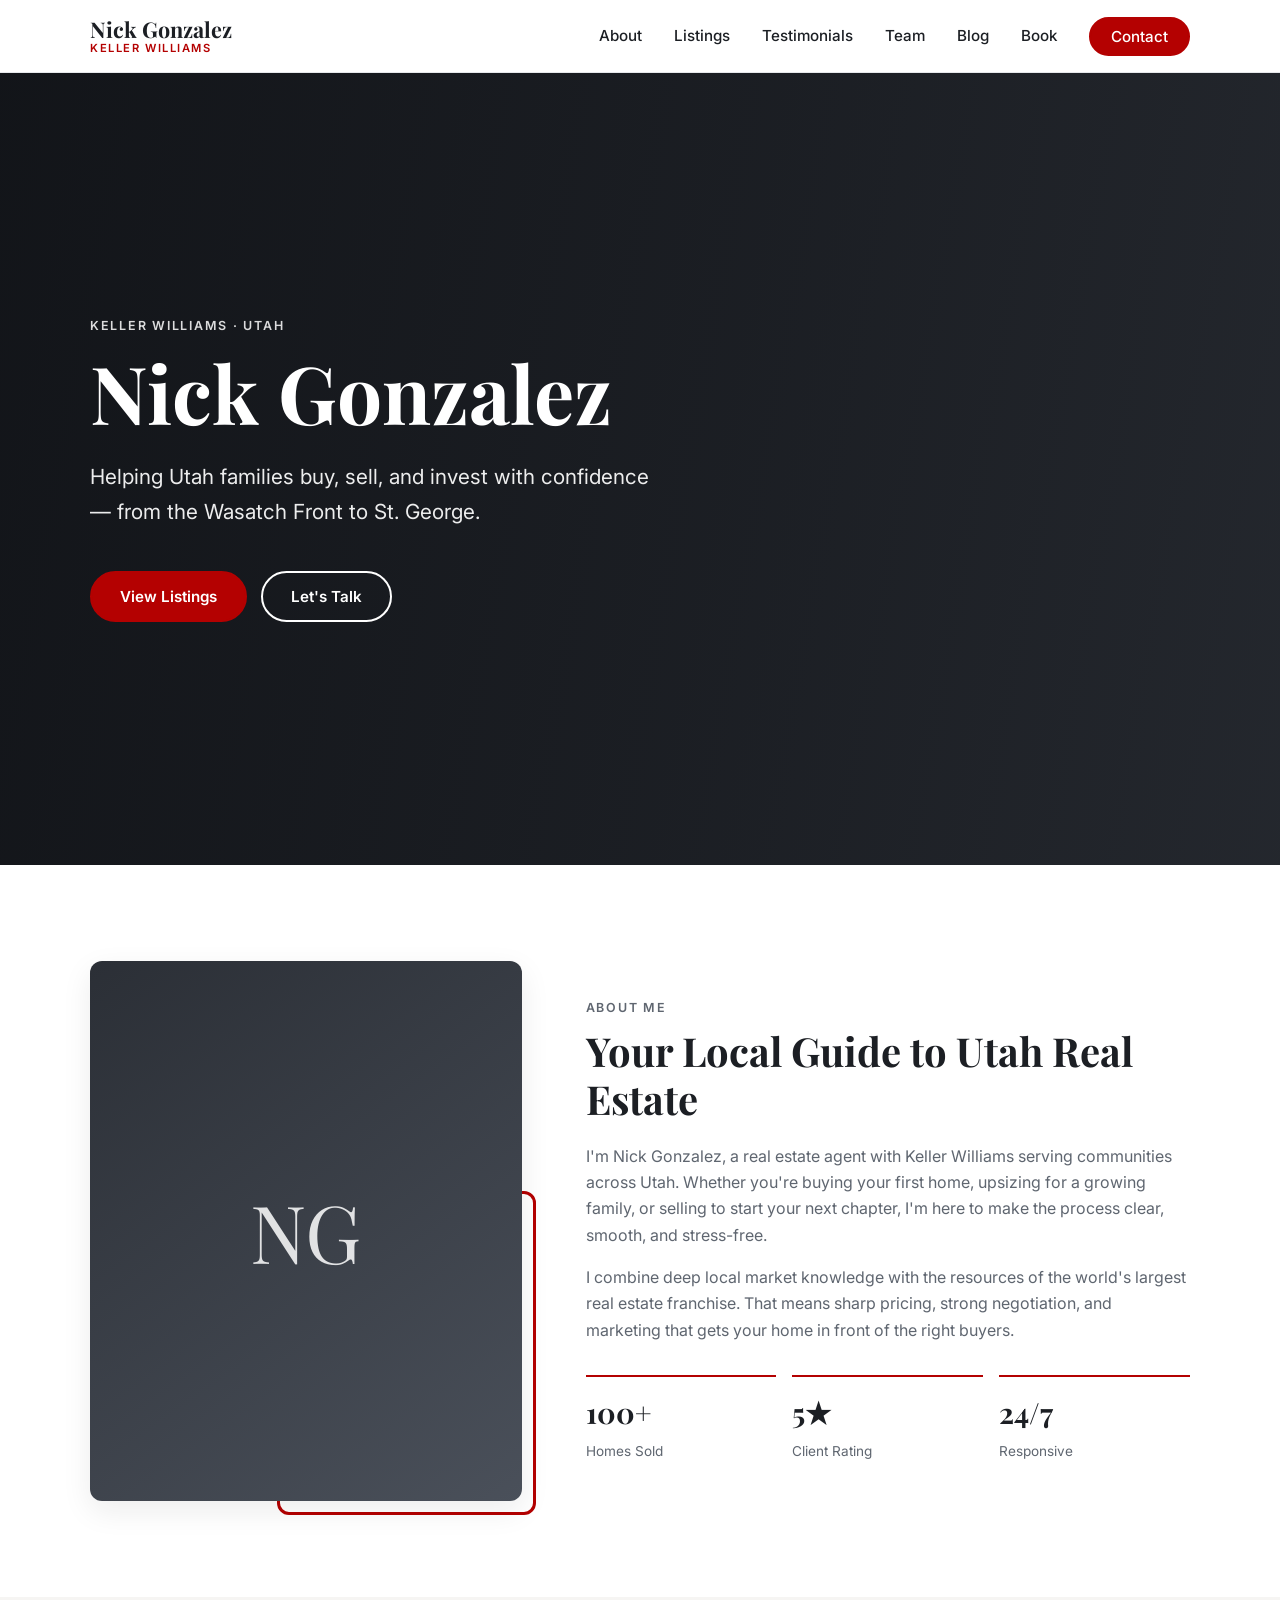
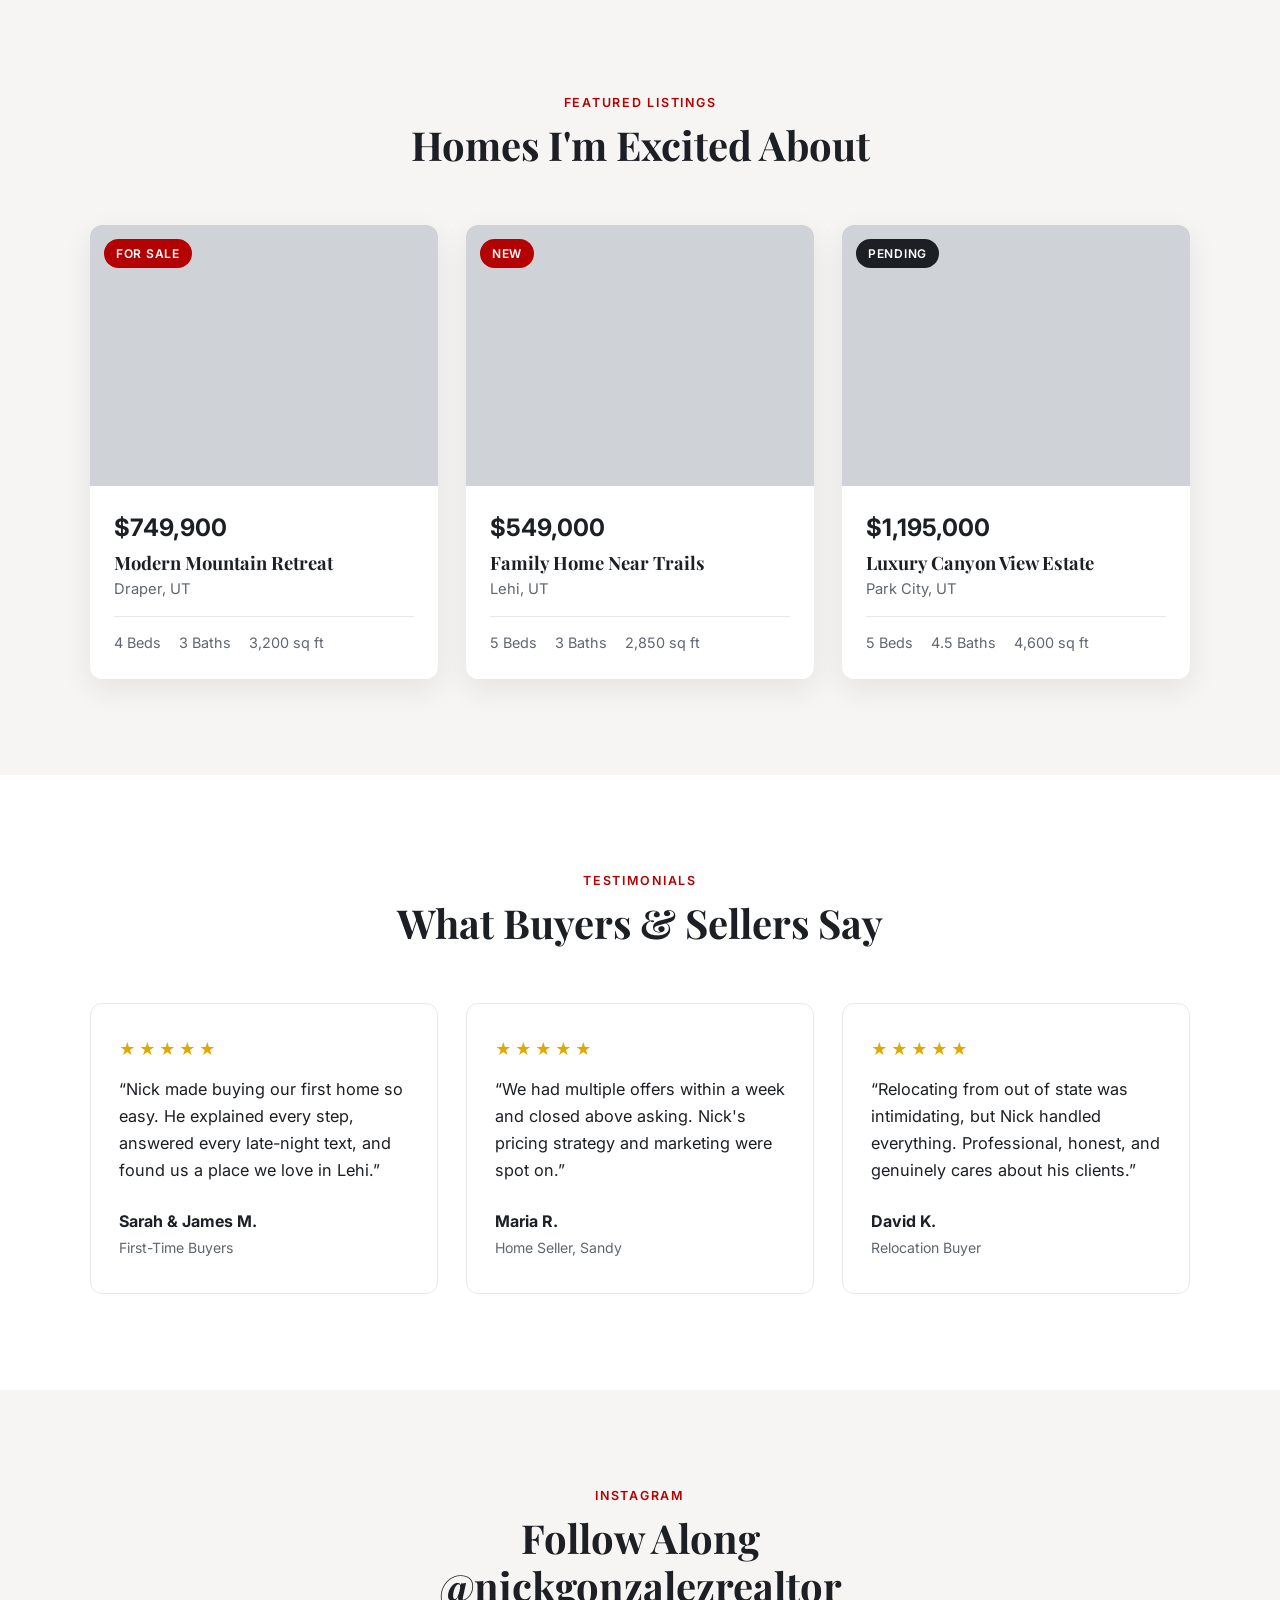
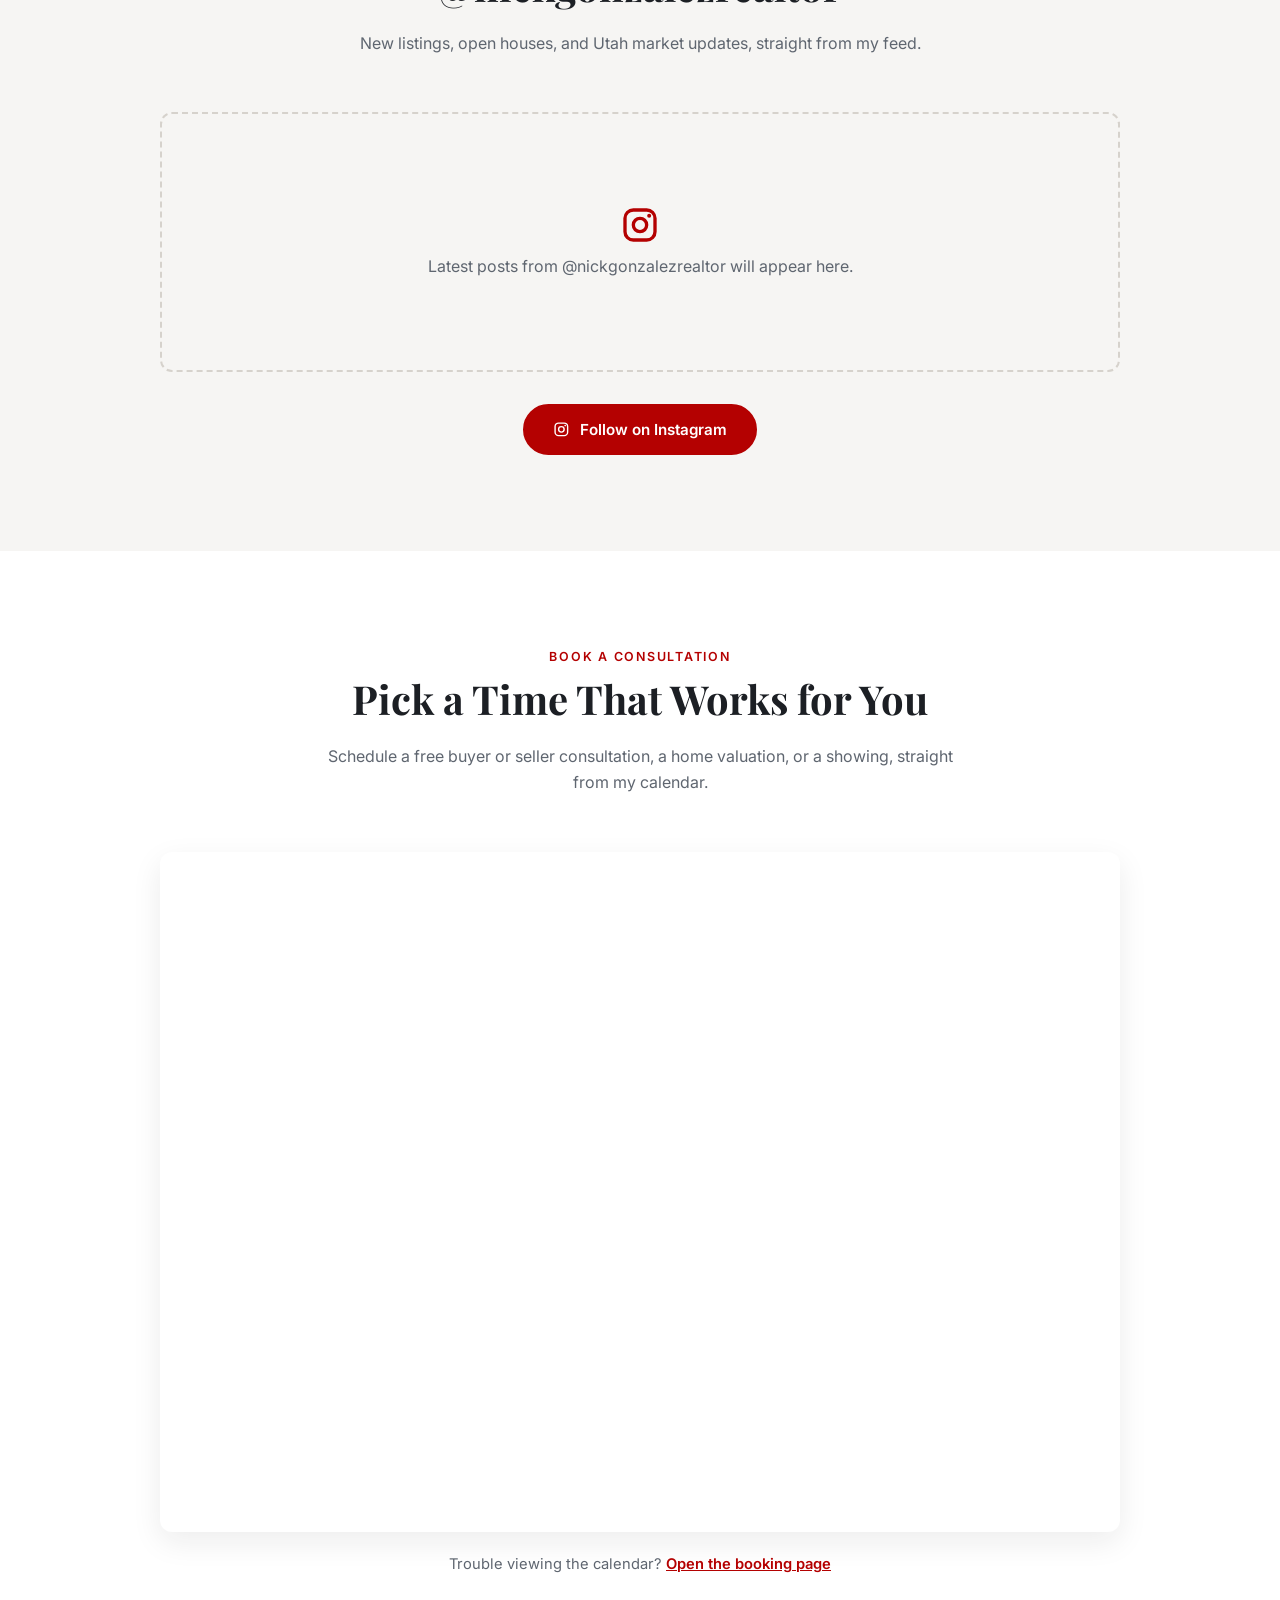
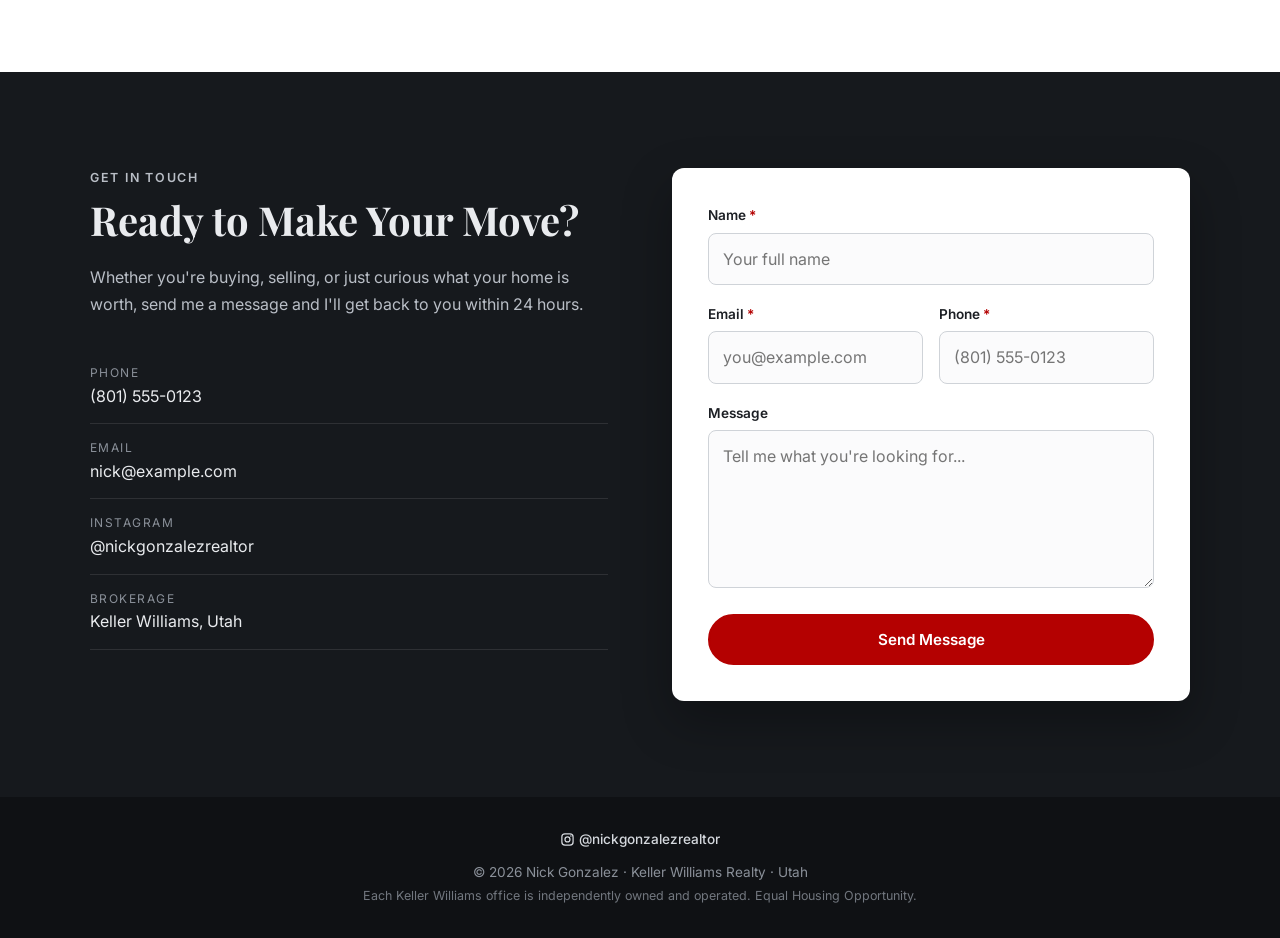
==== commit 9c73d6fc: "Add blog page with three starter posts blog.html lists posts with a featured card; posts live in blo" ====
--- a/index.html
+++ b/index.html
@@ -23,6 +23,7 @@
         <a href="#listings">Listings</a>
         <a href="#testimonials">Testimonials</a>
         <a href="team.html">Team</a>
+        <a href="blog.html">Blog</a>
         <a href="#book">Book</a>
         <a href="#contact" class="btn btn-small">Contact</a>
       </nav>
--- a/styles.css
+++ b/styles.css
@@ -699,6 +699,166 @@
   justify-content: center;
 }
 
+/* ===== Blog ===== */
+.blog-grid {
+  display: grid;
+  grid-template-columns: repeat(2, 1fr);
+  gap: 28px;
+}
+
+.blog-card {
+  background: #fff;
+  border: 1px solid var(--line);
+  border-radius: var(--radius);
+  overflow: hidden;
+  display: flex;
+  flex-direction: column;
+  transition: transform 0.25s, box-shadow 0.25s;
+}
+
+.blog-card:hover {
+  transform: translateY(-4px);
+  box-shadow: var(--shadow);
+}
+
+.blog-card-featured {
+  grid-column: 1 / -1;
+  flex-direction: row;
+}
+
+.blog-card-image {
+  display: block;
+  aspect-ratio: 16 / 9;
+  background-color: #cfd3d8;
+  background-size: cover;
+  background-position: center;
+}
+
+.blog-card-featured .blog-card-image {
+  flex: 0 0 55%;
+  aspect-ratio: auto;
+  min-height: 320px;
+}
+
+.blog-card-body {
+  padding: 24px 26px 28px;
+  display: flex;
+  flex-direction: column;
+  flex: 1;
+}
+
+.blog-card-featured .blog-card-body {
+  justify-content: center;
+  padding: 36px;
+}
+
+.blog-card h2 {
+  font-size: 1.35rem;
+  margin-bottom: 0.4em;
+}
+
+.blog-card-featured h2 {
+  font-size: clamp(1.5rem, 3vw, 2rem);
+}
+
+.blog-card h2 a {
+  text-decoration: none;
+}
+
+.blog-card h2 a:hover {
+  color: var(--red);
+}
+
+.blog-card-body > p:not(.blog-meta) {
+  color: var(--muted);
+  flex: 1;
+}
+
+.blog-meta {
+  font-size: 0.82rem;
+  color: var(--muted);
+  margin-bottom: 0.8em;
+}
+
+.blog-tag {
+  display: inline-block;
+  background: rgba(180, 1, 1, 0.08);
+  color: var(--red);
+  font-weight: 600;
+  font-size: 0.72rem;
+  letter-spacing: 0.06em;
+  text-transform: uppercase;
+  padding: 3px 10px;
+  border-radius: 999px;
+  margin-right: 6px;
+}
+
+.read-more {
+  color: var(--red);
+  font-weight: 600;
+  font-size: 0.92rem;
+  text-decoration: none;
+}
+
+.read-more:hover {
+  text-decoration: underline;
+}
+
+/* Blog post */
+.post-container {
+  max-width: 760px;
+}
+
+.post-header {
+  padding: 56px 0 32px;
+}
+
+.post-header h1 {
+  font-size: clamp(2rem, 5vw, 3rem);
+}
+
+.back-link {
+  display: inline-block;
+  margin-bottom: 24px;
+  color: var(--muted);
+  font-size: 0.9rem;
+  text-decoration: none;
+}
+
+.back-link:hover {
+  color: var(--red);
+}
+
+.post-author {
+  color: var(--muted);
+  margin: 0;
+}
+
+.post-image {
+  aspect-ratio: 16 / 9;
+  border-radius: var(--radius);
+  background-color: #cfd3d8;
+  background-size: cover;
+  background-position: center;
+  margin-bottom: 40px;
+}
+
+.post-body {
+  font-size: 1.08rem;
+  line-height: 1.8;
+  padding-bottom: 80px;
+}
+
+.post-body h2 {
+  font-size: 1.5rem;
+  margin-top: 1.6em;
+}
+
+.post-body a {
+  color: var(--red);
+  font-weight: 600;
+}
+
 /* ===== Footer ===== */
 .site-footer {
   background: #0f1114;
@@ -747,6 +907,20 @@
 
   .about-photo {
     max-width: 380px;
+  }
+
+  .nav-links {
+    gap: 18px;
+  }
+
+  .blog-card-featured {
+    flex-direction: column;
+  }
+
+  .blog-card-featured .blog-card-image {
+    flex: none;
+    aspect-ratio: 16 / 9;
+    min-height: 0;
   }
 }
 
@@ -823,6 +997,7 @@
   .listings-grid,
   .testimonials-grid,
   .team-grid,
+  .blog-grid,
   .form-grid {
     grid-template-columns: 1fr;
   }
